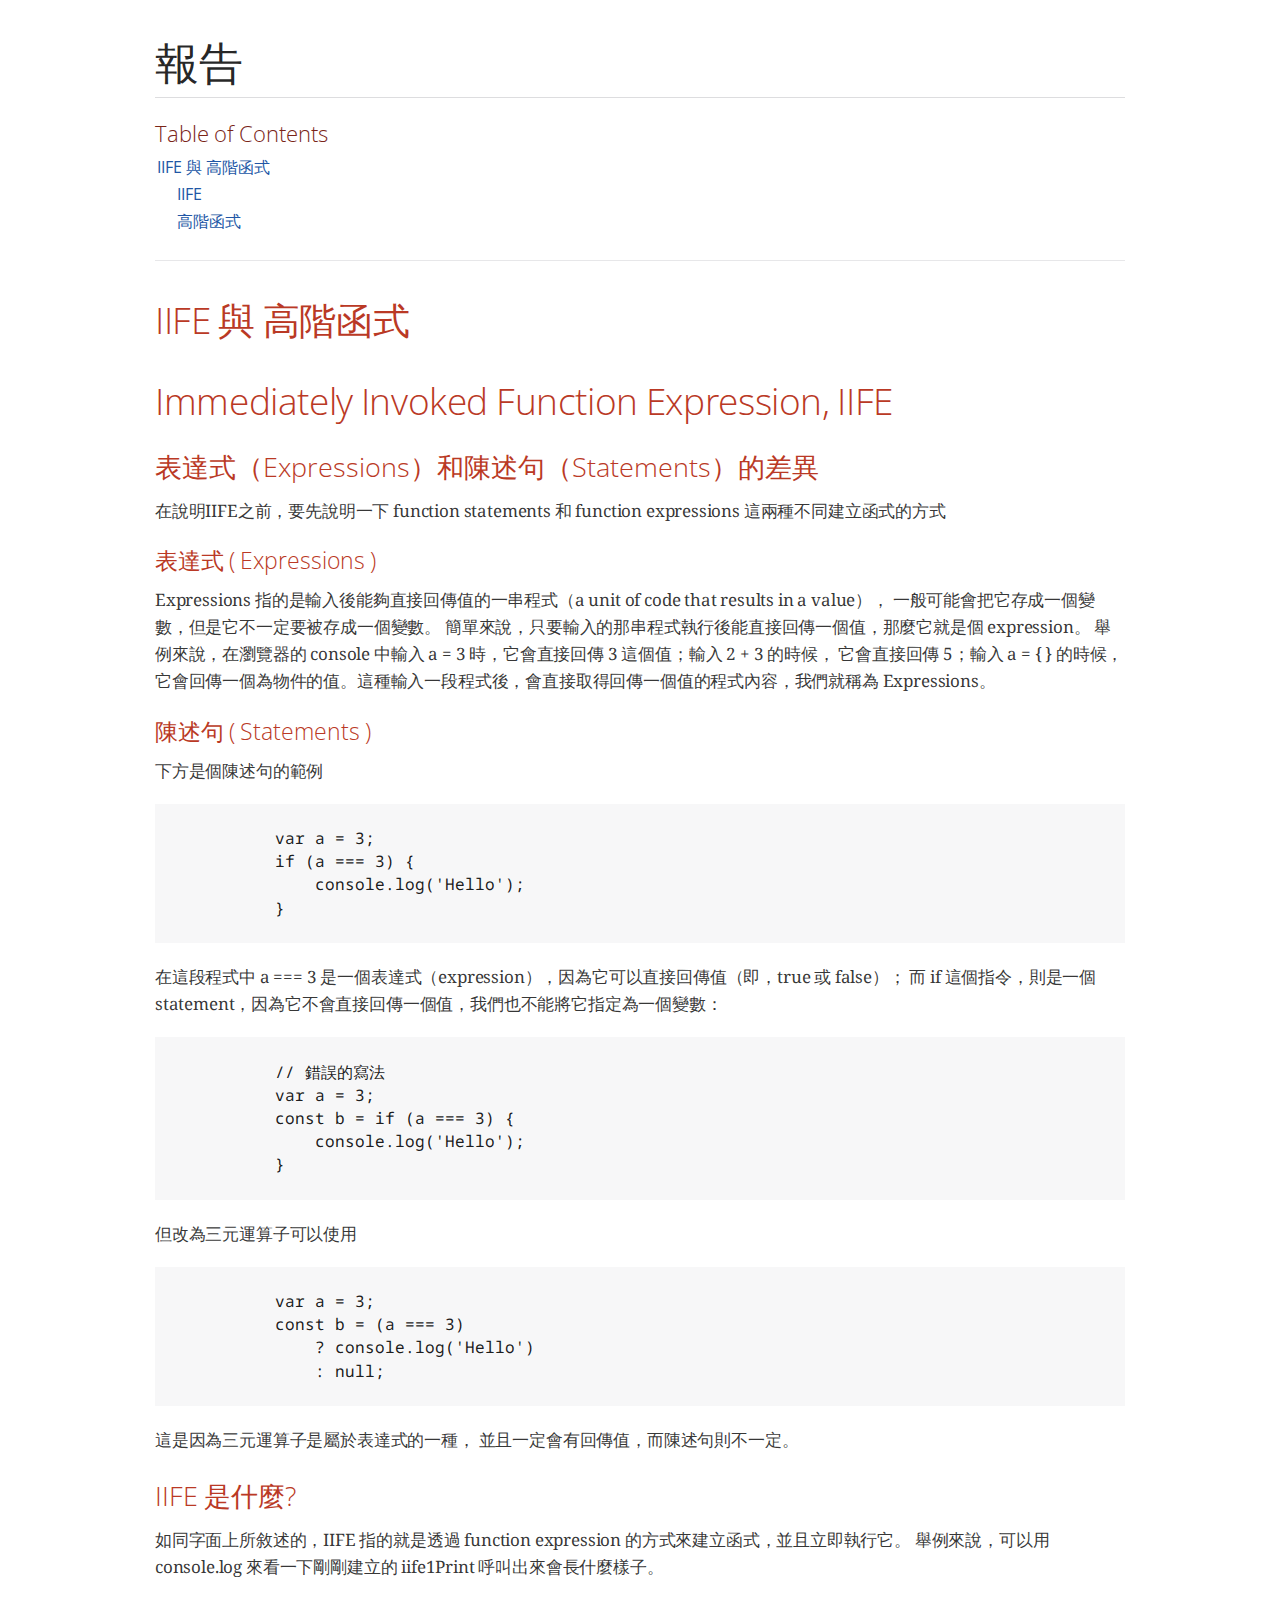
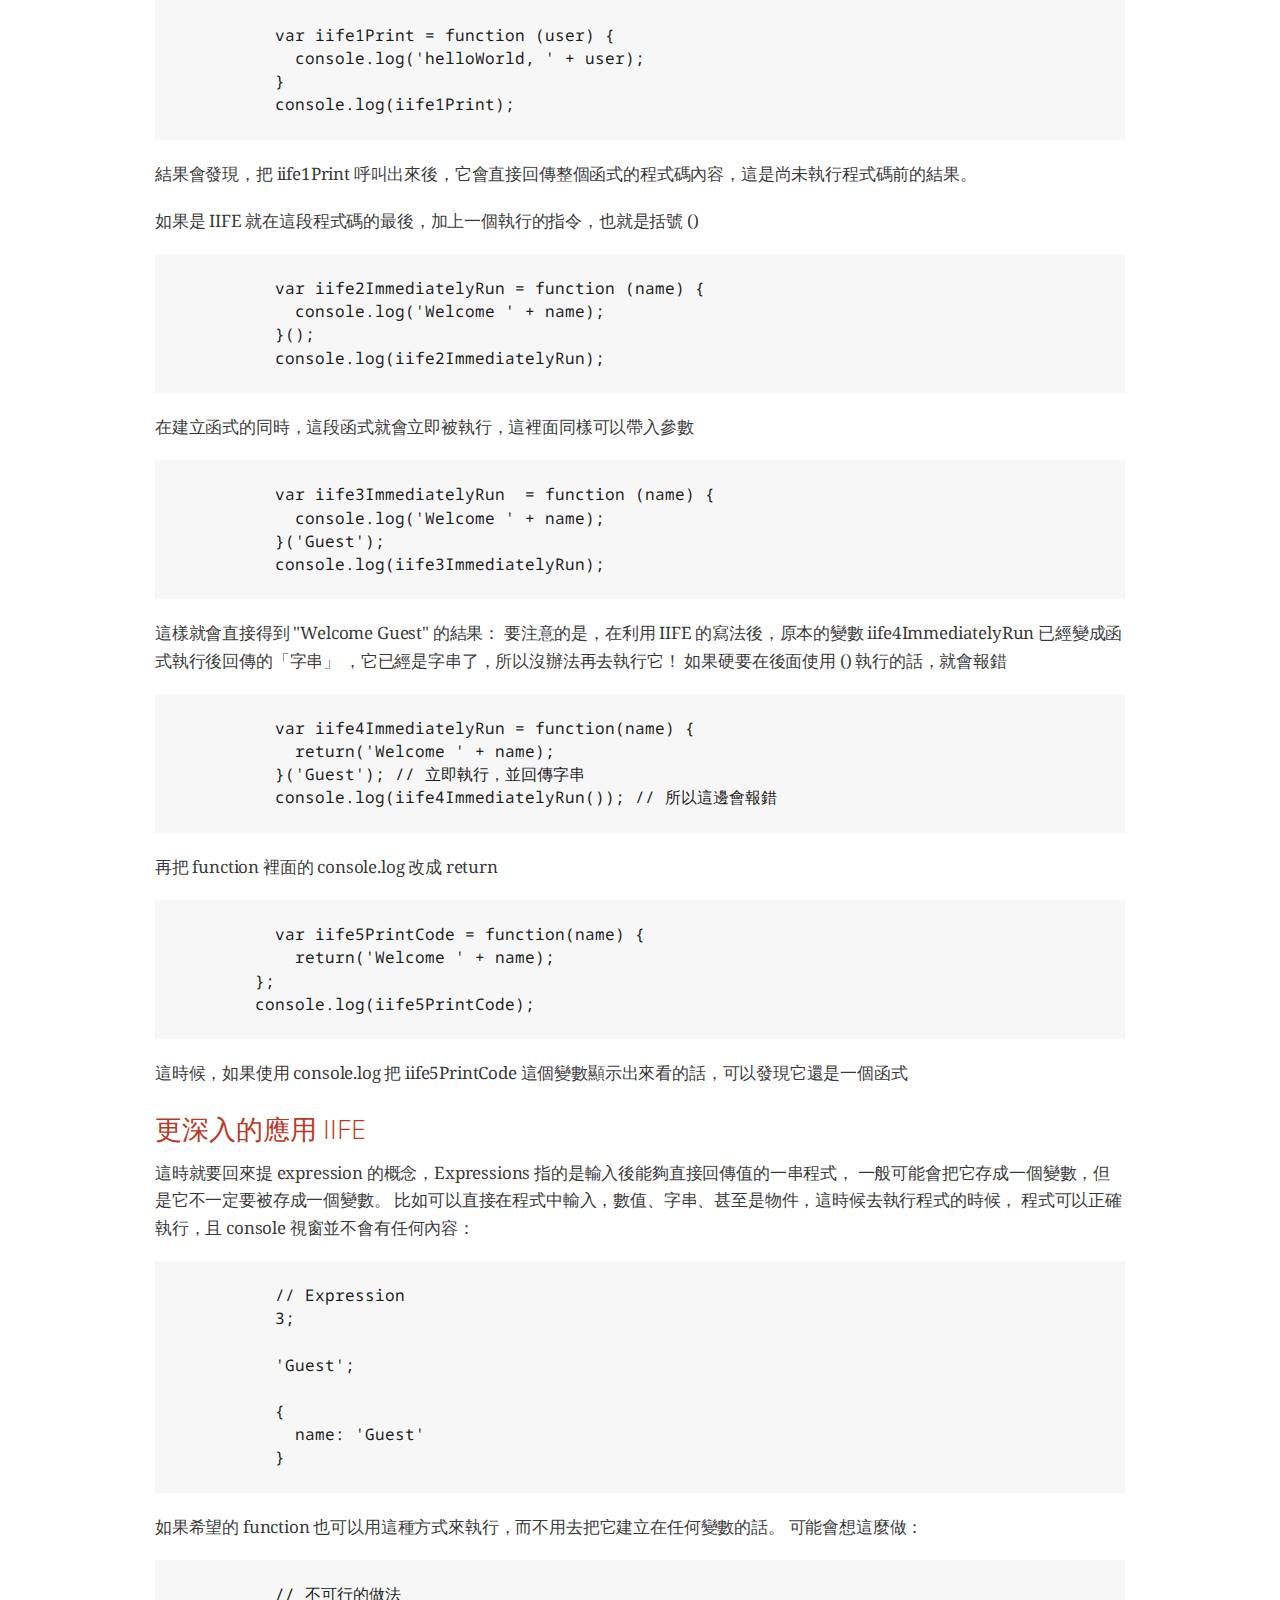
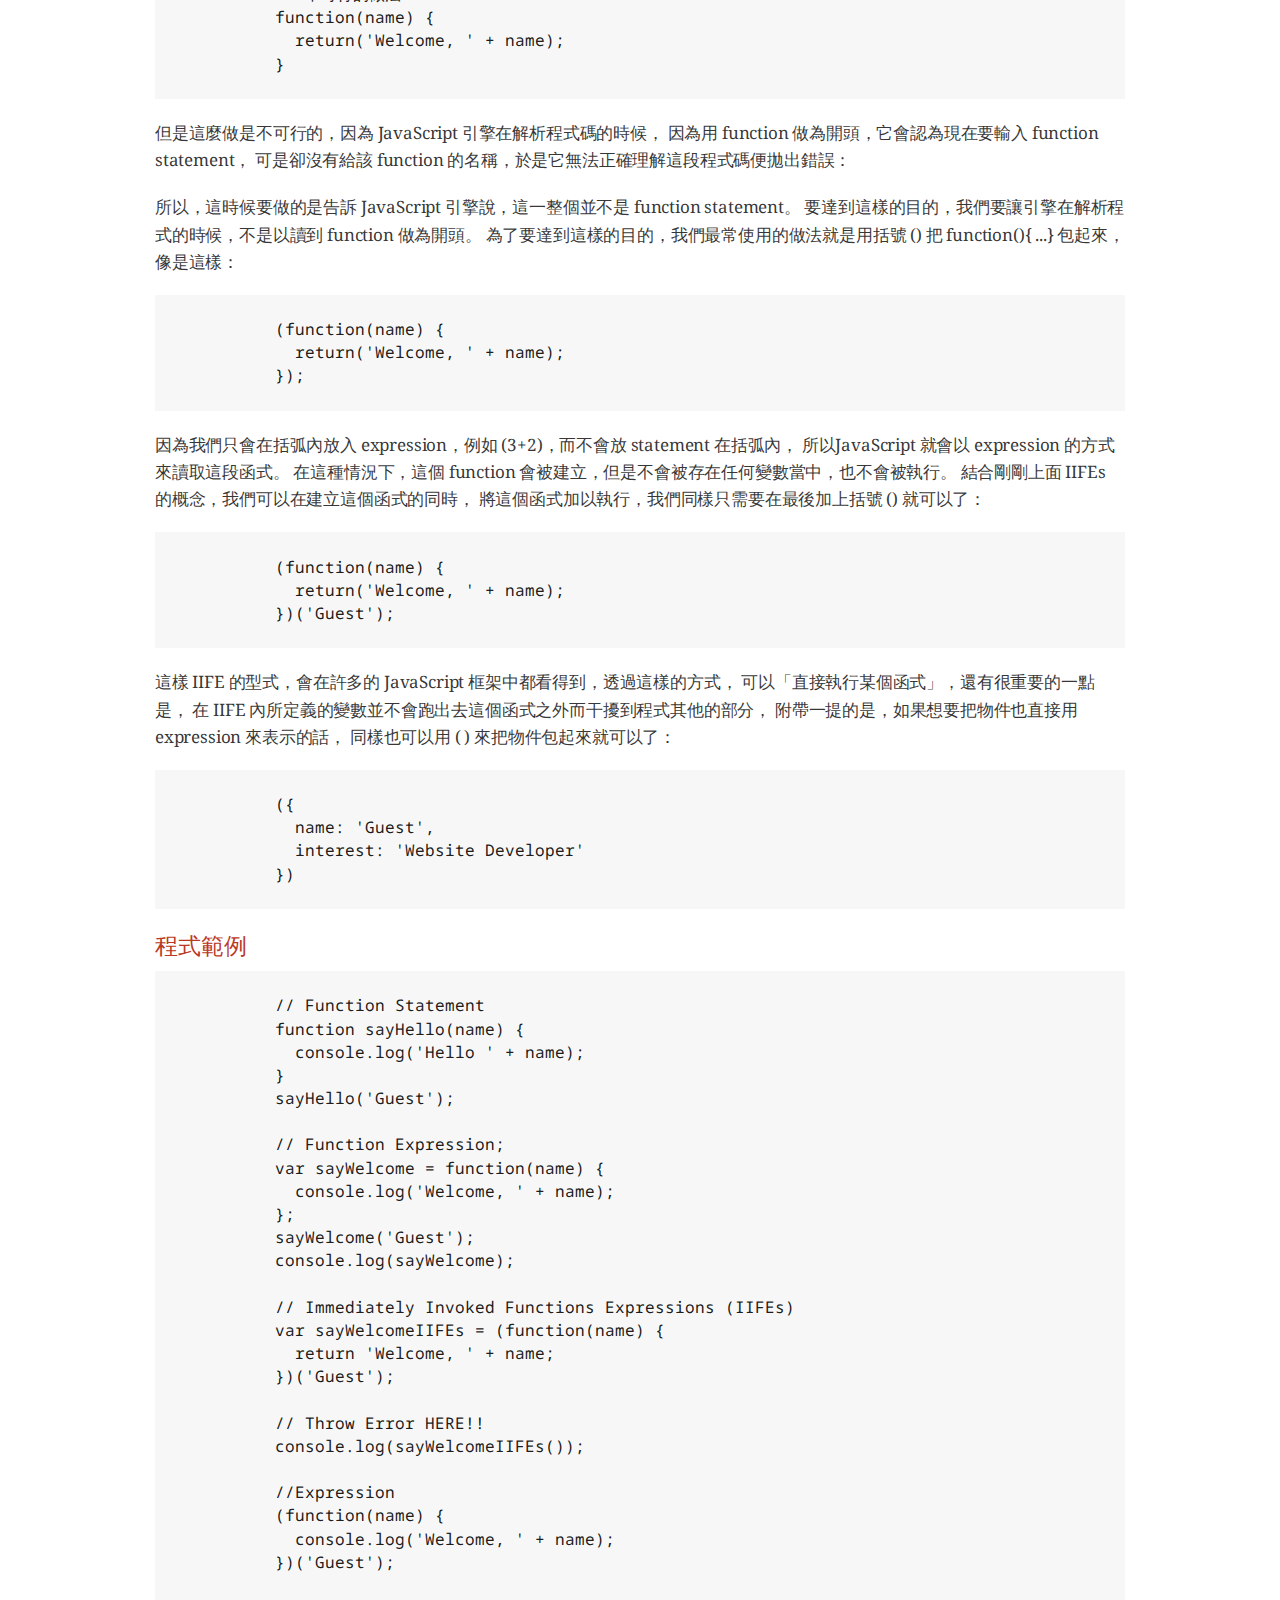
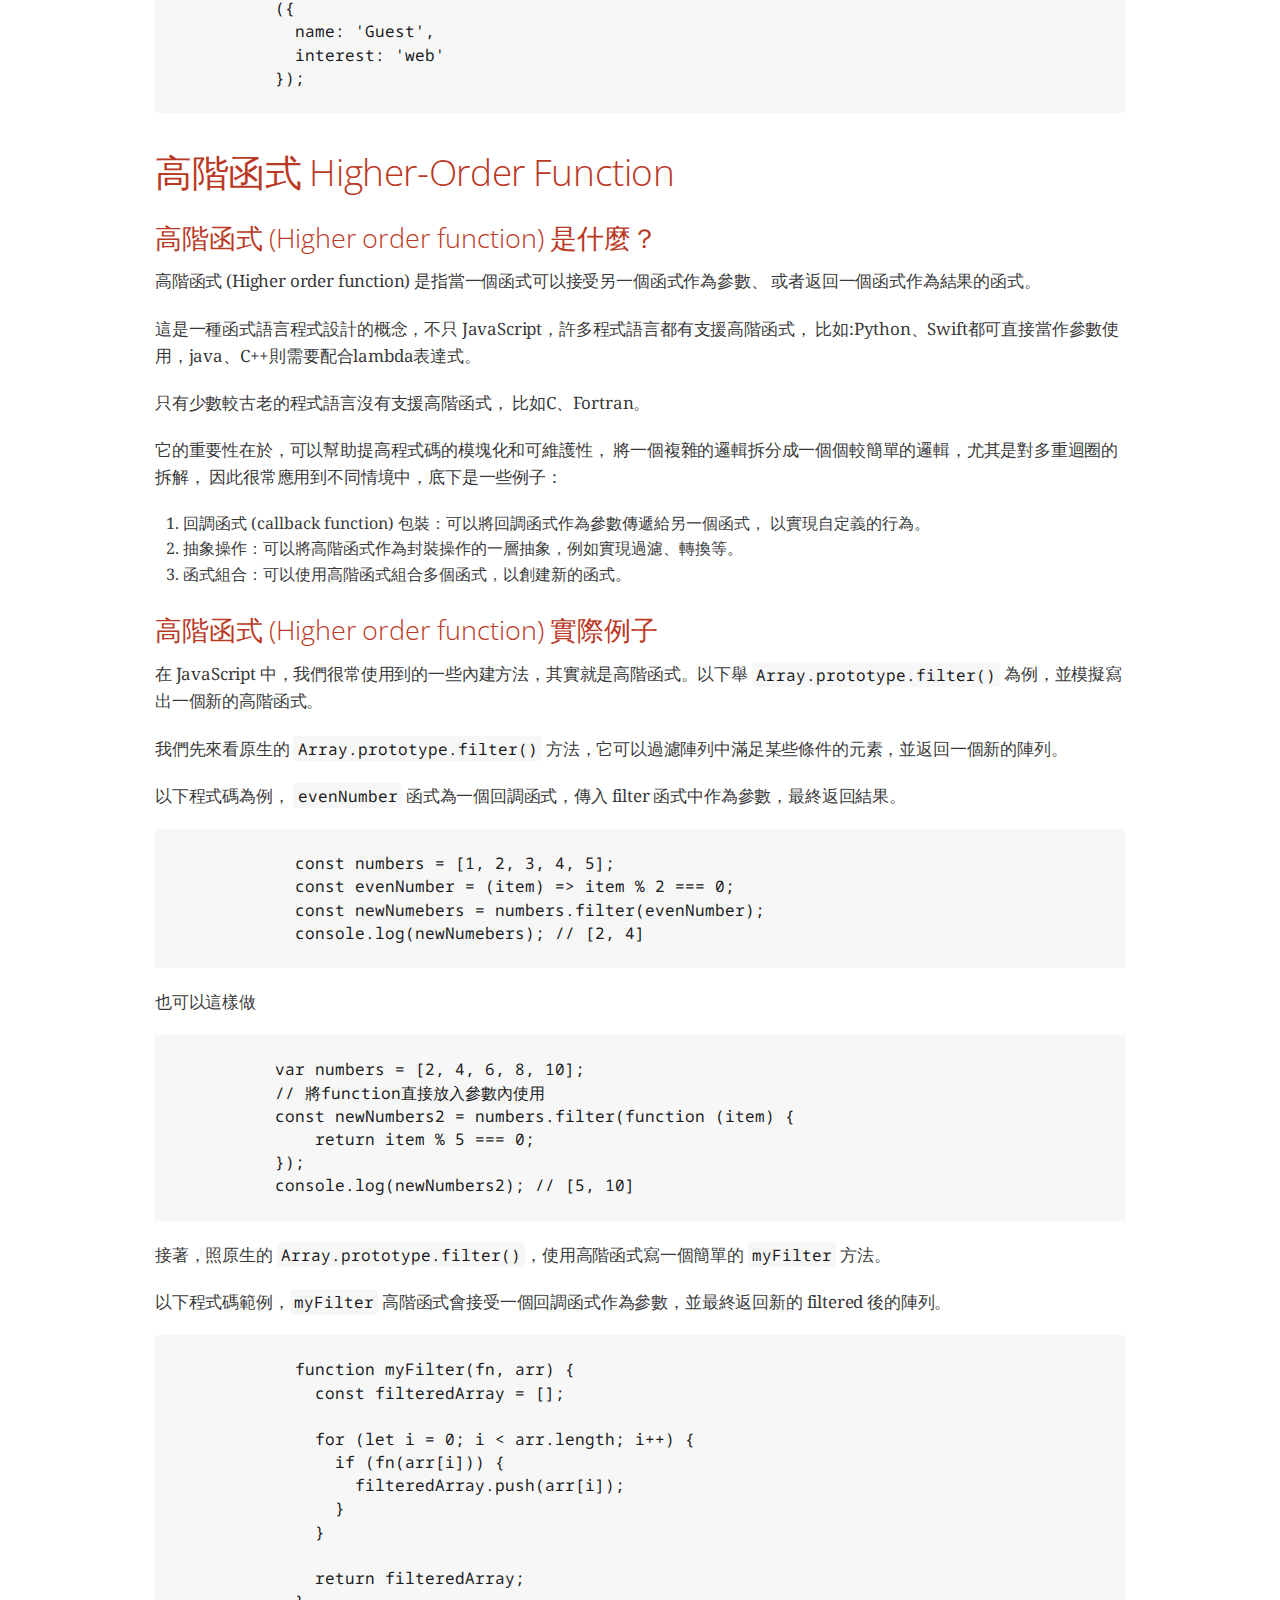
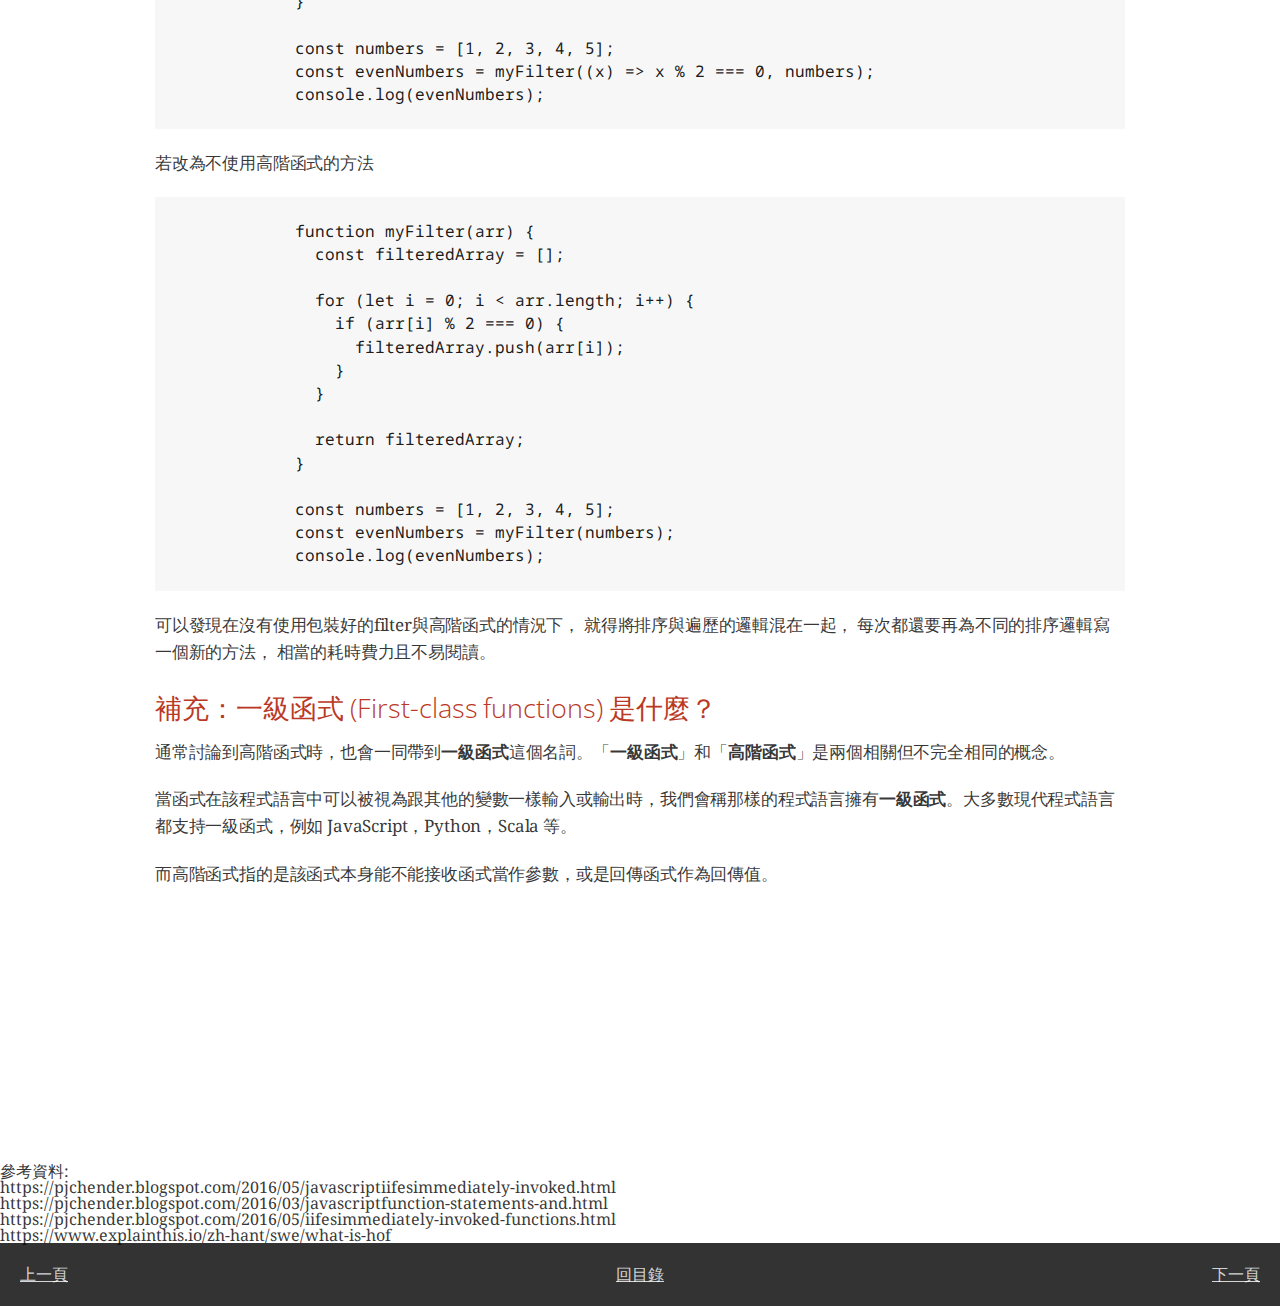
==== html/function.html @ 713bfecb "Merge pull request #10 from fenasot/main" ====
<!DOCTYPE html>
<head>
  <title>IIFE 與 高階函式</title>
  <link
    rel="stylesheet"
    href="https://fonts.googleapis.com/css?family=Open+Sans:300,300italic,400,400italic,600,600italic%7CNoto+Serif:400,400italic,700,700italic%7CDroid+Sans+Mono:400,700"
  />
  <script src="../js/13/run_pprettify.js"></script>
  <link rel="stylesheet" href="../css/style.css" />
  <link rel="stylesheet" href="../css/pretty.css" />
</head>
<body>
  <div id="header">
    <h1>報告</h1>
    <div id="toc" class="toc">
      <div id="toctitle">Table of Contents</div>
      <ul class="sectlevel1">
        <li>
          <a href="#_IIFE 與 高階函式">IIFE 與 高階函式</a>
          <ul class="sectlevel2">
            <li><a href="#_IIFE">IIFE</a></li>
            <li><a href="#_函式">高階函式</a></li>
          </ul>
        </li>
      </ul>
    </div>
    <h2 id="_IIFE 與 高階函式">IIFE 與 高階函式</h2>
    <div class="sectionbody">
      <div class="ulist">

      </div>
      <div class="_set1">
        <h2 id="_IIFE">Immediately Invoked Function Expression, IIFE</h2>
        <div class="ulist">
          <h3>表達式（Expressions）和陳述句（Statements）的差異</h3>
          <p>
            在說明IIFE之前，要先說明一下 function statements 和 function
            expressions 這兩種不同建立函式的方式
          </p>

          <h4>表達式 ( Expressions )</h4>

          <p>
            Expressions 指的是輸入後能夠直接回傳值的一串程式（a unit of code
            that results in a value），
            一般可能會把它存成一個變數，但是它不一定要被存成一個變數。
            簡單來說，只要輸入的那串程式執行後能直接回傳一個值，那麼它就是個
            expression。 舉例來說，在瀏覽器的 console 中輸入 a = 3
            時，它會直接回傳 3 這個值；輸入 2 + 3 的時候， 它會直接回傳 5；輸入
            a = { }
            的時候，它會回傳一個為物件的值。這種輸入一段程式後，會直接取得回傳一個值的程式內容，我們就稱為
            Expressions。
          </p>

          <h4>陳述句 ( Statements )</h4>

          <p>下方是個陳述句的範例</p>

          <pre class="prettyprint">

            var a = 3;
            if (a === 3) {
                console.log('Hello');
            }
          </pre>
          <p></p>

          <p>
            在這段程式中 a === 3
            是一個表達式（expression），因為它可以直接回傳值（即，true 或
            false）； 而 if 這個指令，則是一個
            statement，因為它不會直接回傳一個值，我們也不能將它指定為一個變數：
          </p>

          <pre class="prettyprint">

            // 錯誤的寫法
            var a = 3;
            const b = if (a === 3) {
                console.log('Hello');
            }
          </pre>
          <p></p>

          <p>但改為三元運算子可以使用</p>

          <pre class="prettyprint">

            var a = 3;
            const b = (a === 3) 
                ? console.log('Hello') 
                : null;
          </pre>
          <p></p>

          <p>
            這是因為三元運算子是屬於表達式的一種，
            並且一定會有回傳值，而陳述句則不一定。
          </p>

          <h3>IIFE 是什麼?</h3>
          <p>
            如同字面上所敘述的，IIFE 指的就是透過 function expression
            的方式來建立函式，並且立即執行它。 舉例來說，可以用 console.log
            來看一下剛剛建立的 iife1Print 呼叫出來會長什麼樣子。
          </p>

          <pre class="prettyprint">

            var iife1Print = function (user) {
              console.log('helloWorld, ' + user);
            }
            console.log(iife1Print);
          </pre>
          <p></p>

          <p>
            結果會發現，把 iife1Print
            呼叫出來後，它會直接回傳整個函式的程式碼內容，這是尚未執行程式碼前的結果。
          </p>

          <p>
            如果是 IIFE 就在這段程式碼的最後，加上一個執行的指令，也就是括號 ()
          </p>
          <p></p>

          <pre class="prettyprint">

            var iife2ImmediatelyRun = function (name) {
              console.log('Welcome ' + name);
            }();
            console.log(iife2ImmediatelyRun);
          </pre>
          <p></p>

          <p>
            在建立函式的同時，這段函式就會立即被執行，這裡面同樣可以帶入參數
          </p>

          <pre class="prettyprint">

            var iife3ImmediatelyRun  = function (name) {
              console.log('Welcome ' + name);
            }('Guest');
            console.log(iife3ImmediatelyRun);
          </pre>
          <p></p>

          <p>
            這樣就會直接得到 "Welcome Guest" 的結果： 要注意的是，在利用 IIFE
            的寫法後，原本的變數 iife4ImmediatelyRun
            已經變成函式執行後回傳的「字串」
            ，它已經是字串了，所以沒辦法再去執行它！ 如果硬要在後面使用
            () 執行的話，就會報錯
          </p>

          <pre class="prettyprint">

            var iife4ImmediatelyRun = function(name) {
              return('Welcome ' + name);
            }('Guest'); // 立即執行，並回傳字串
            console.log(iife4ImmediatelyRun()); // 所以這邊會報錯
          </pre>
          <p></p>

          <p>
            再把 function 裡面的 console.log 改成 return
          </p>
          <pre class="prettyprint">

            var iife5PrintCode = function(name) {
              return('Welcome ' + name);
          };
          console.log(iife5PrintCode);          
          </pre>
          <p></p>

          <p>
            這時候，如果使用 console.log 把 iife5PrintCode
            這個變數顯示出來看的話，可以發現它還是一個函式
          </p>




          <h3>更深入的應用 IIFE</h3>
          <p>
            這時就要回來提 expression 的概念，Expressions
            指的是輸入後能夠直接回傳值的一串程式，
            一般可能會把它存成一個變數，但是它不一定要被存成一個變數。
            比如可以直接在程式中輸入，數值、字串、甚至是物件，這時候去執行程式的時候，
            程式可以正確執行，且 console 視窗並不會有任何內容：
          </p>

          <pre class="prettyprint">

            // Expression
            3;

            'Guest';

            {
              name: 'Guest'
            }
          </pre>
          <p></p>

          <p>
            如果希望的 function
            也可以用這種方式來執行，而不用去把它建立在任何變數的話。
            可能會想這麼做：
          </p>

          <pre class="prettyprint">

            // 不可行的做法
            function(name) {
              return('Welcome, ' + name);
            }
          </pre>
          <p></p>

          <p>
            但是這麼做是不可行的，因為 JavaScript 引擎在解析程式碼的時候，
            因為用 function 做為開頭，它會認為現在要輸入 function statement，
            可是卻沒有給該 function
            的名稱，於是它無法正確理解這段程式碼便拋出錯誤：
          </p>

          <p>
            所以，這時候要做的是告訴 JavaScript 引擎說，這一整個並不是
            function statement。
            要達到這樣的目的，我們要讓引擎在解析程式的時候，不是以讀到 function
            做為開頭。 為了要達到這樣的目的，我們最常使用的做法就是用括號 () 把
            function(){ ...} 包起來，像是這樣：
          </p>

          <pre class="prettyprint">
            
            (function(name) {
              return('Welcome, ' + name);
            });
          </pre>
          <p></p>

          <p>
            因為我們只會在括弧內放入 expression，例如 (3+2)，而不會放 statement
            在括弧內， 所以JavaScript 就會以 expression 的方式來讀取這段函式。
            在這種情況下，這個 function
            會被建立，但是不會被存在任何變數當中，也不會被執行。 結合剛剛上面
            IIFEs 的概念，我們可以在建立這個函式的同時，
            將這個函式加以執行，我們同樣只需要在最後加上括號 () 就可以了：
          </p>

          <pre class="prettyprint">

            (function(name) {
              return('Welcome, ' + name);
            })('Guest');
          </pre>
          <p></p>

          <p>
            這樣 IIFE 的型式，會在許多的 JavaScript
            框架中都看得到，透過這樣的方式，
            可以「直接執行某個函式」，還有很重要的一點是， 在 IIFE
            內所定義的變數並不會跑出去這個函式之外而干擾到程式其他的部分，
            附帶一提的是，如果想要把物件也直接用 expression 來表示的話，
            同樣也可以用 ( ) 來把物件包起來就可以了：
          </p>

          <pre class="prettyprint">

            ({
              name: 'Guest',
              interest: 'Website Developer'
            })
          </pre>

          <h4>程式範例</h4>
          <pre class="prettyprint">

            // Function Statement
            function sayHello(name) {
              console.log('Hello ' + name);
            }
            sayHello('Guest');

            // Function Expression;
            var sayWelcome = function(name) {
              console.log('Welcome, ' + name);
            };
            sayWelcome('Guest');
            console.log(sayWelcome);

            // Immediately Invoked Functions Expressions (IIFEs)
            var sayWelcomeIIFEs = (function(name) {
              return 'Welcome, ' + name;
            })('Guest');

            // Throw Error HERE!!
            console.log(sayWelcomeIIFEs());

            //Expression
            (function(name) {
              console.log('Welcome, ' + name);
            })('Guest');

            ({
              name: 'Guest',
              interest: 'web'
            });
          </pre>
        </div>
      </div>
      <div class="_set2">
        <h2 id="_函式">高階函式 Higher-Order Function</h2>
        <div class="ulist">
          <h3>高階函式 (Higher order function) 是什麼？</h3>
          <p>
            高階函式 (Higher order function)
            是指當一個函式可以接受另一個函式作為參數、
            或者返回一個函式作為結果的函式。
          </p>
          <p>
            這是一種函式語言程式設計的概念，不只
            JavaScript，許多程式語言都有支援高階函式，
            比如:Python、Swift都可直接當作參數使用，java、C++則需要配合lambda表達式。
          </p>
          <p>只有少數較古老的程式語言沒有支援高階函式，
            比如C、Fortran。</p>
          <p>
            它的重要性在於，可以幫助提高程式碼的模塊化和可維護性，
            將一個複雜的邏輯拆分成一個個較簡單的邏輯，尤其是對多重迴圈的拆解，
            因此很常應用到不同情境中，底下是一些例子：
          </p>
          <ol>
            <li>
              回調函式 (callback function)
              包裝：可以將回調函式作為參數傳遞給另一個函式，
              以實現自定義的行為。
            </li>
            <li>
              抽象操作：可以將高階函式作為封裝操作的一層抽象，例如實現過濾、轉換等。
            </li>
            <li>函式組合：可以使用高階函式組合多個函式，以創建新的函式。</li>
          </ol>
          <h3>高階函式 (Higher order function) 實際例子</h3>
          <p>
            在 JavaScript
            中，我們很常使用到的一些內建方法，其實就是高階函式。以下舉
            <code>Array.prototype.filter()</code>
            為例，並模擬寫出一個新的高階函式。
          </p>

          <p>
            我們先來看原生的
            <code>Array.prototype.filter()</code>
            方法，它可以過濾陣列中滿足某些條件的元素，並返回一個新的陣列。
          </p>
          <p>
            以下程式碼為例， <code>evenNumber</code> 函式為一個回調函式，傳入
            filter 函式中作為參數，最終返回結果。
          </p>
          <pre class="prettyprint">

              const numbers = [1, 2, 3, 4, 5];
              const evenNumber = (item) => item % 2 === 0;
              const newNumebers = numbers.filter(evenNumber);
              console.log(newNumebers); // [2, 4]
          </pre>
          <p></p>

          <p>
            也可以這樣做
          </p>

          <pre class="prettyprint">

            var numbers = [2, 4, 6, 8, 10];
            // 將function直接放入參數內使用
            const newNumbers2 = numbers.filter(function (item) { 
                return item % 5 === 0;
            });
            console.log(newNumbers2); // [5, 10]
          </pre>
          <p></p>

          <div
            class="prose prose-slate max-w-none leading-8 text-slate-800 prose-headings:scroll-mt-28 prose-headings:font-display prose-headings:font-medium lg:prose-headings:scroll-mt-[8.5rem] prose-lead:text-slate-500 prose-a:font-semibold prose-a:no-underline prose-a:shadow-[inset_0_-2px_0_0_var(--tw-prose-background,#fff),inset_0_calc(-1*(var(--tw-prose-underline-size,4px)+2px))_0_0_var(--tw-prose-underline,theme(colors.orange.300))] hover:prose-a:[--tw-prose-underline-size:6px] prose-pre:rounded prose-pre:bg-slate-900 prose-pre:shadow-lg prose-code:mx-0.5 prose-code:rounded prose-code:bg-[#f5f5f5] prose-code:p-1.5 prose-code:text-[#ec4899] prose-code:before:content-[''] prose-code:after:content-[''] prose-strong:text-[#404040]"
          >
            <p>
              接著，照原生的
              <code>Array.prototype.filter()</code>，使用高階函式寫一個簡單的
              <code>myFilter</code> 方法。
            </p>
            <p>
              以下程式碼範例，<code>myFilter</code>
              高階函式會接受一個回調函式作為參數，並最終返回新的 filtered
              後的陣列。
            </p>
            <pre class="prettyprint">

              function myFilter(fn, arr) {
                const filteredArray = [];
              
                for (let i = 0; i &lt; arr.length; i++) {
                  if (fn(arr[i])) {
                    filteredArray.push(arr[i]);
                  }
                }
              
                return filteredArray;
              }
              
              const numbers = [1, 2, 3, 4, 5];
              const evenNumbers = myFilter((x) => x % 2 === 0, numbers);
              console.log(evenNumbers);
            </pre>
            <p></p>

            <p>
              若改為不使用高階函式的方法
            </p>
            <pre class="prettyprint">

              function myFilter(arr) {
                const filteredArray = [];
              
                for (let i = 0; i &lt; arr.length; i++) {
                  if (arr[i] % 2 === 0) {
                    filteredArray.push(arr[i]);
                  }
                }
              
                return filteredArray;
              }
              
              const numbers = [1, 2, 3, 4, 5];
              const evenNumbers = myFilter(numbers);
              console.log(evenNumbers);
            </pre>
            <p></p>

            <p>
              可以發現在沒有使用包裝好的filter與高階函式的情況下，
              就得將排序與遍歷的邏輯混在一起，
              每次都還要再為不同的排序邏輯寫一個新的方法，
              相當的耗時費力且不易閱讀。
            </p>

            <h3>補充：一級函式 (First-class functions) 是什麼？</h3>
            <p>
              通常討論到高階函式時，也會一同帶到<strong>一級函式</strong>這個名詞。「<strong>一級函式</strong>」和「<strong>高階函式</strong>」是兩個相關但不完全相同的概念。
            </p>
            <p>
              當函式在該程式語言中可以被視為跟其他的變數一樣輸入或輸出時，我們會稱那樣的程式語言擁有<strong>一級函式</strong>。大多數現代程式語言都支持一級函式，例如
              JavaScript，Python，Scala 等。
            </p>
            <p>
              而高階函式指的是該函式本身能不能接收函式當作參數，或是回傳函式作為回傳值。
            </p>
          </div>
        </div>
      </div>
    </div>
    <div class="sect1"></div>

    <div id="footerPage"></div>

  </div>

  <footer>
    <p>&nbsp;</p>
    <p>&nbsp;</p>
    <p>&nbsp;</p>
    <p>&nbsp;</p>
    <p>&nbsp;</p>
    <div>參考資料:</div>
    <div>
      https://pjchender.blogspot.com/2016/05/javascriptiifesimmediately-invoked.html
    </div>
    <div>
      https://pjchender.blogspot.com/2016/03/javascriptfunction-statements-and.html
    </div>
    <div>
      https://pjchender.blogspot.com/2016/05/iifesimmediately-invoked-functions.html
    </div>
    <div>https://www.explainthis.io/zh-hant/swe/what-is-hof</div>
  </footer>
  <div id="footer">
    <div id="footer-text" class="pageclick">
      <a href="./test.html" class="pageclick left">上一頁</a>
      <a href="./index.html" class="pageclick center">回目錄</a>
      <a href="./function2.html" class="pageclick right">下一頁</a>
    </div>
  </div>
</body>

<!DOCTYPE html/>
---- css/style.css ----
/*! Asciidoctor default stylesheet | MIT License | https://asciidoctor.org */
  /* Uncomment the following line when using as a custom stylesheet */
  /* @import "https://fonts.googleapis.com/css?family=Open+Sans:300,300italic,400,400italic,600,600italic%7CNoto+Serif:400,400italic,700,700italic%7CDroid+Sans+Mono:400,700"; */
  html{font-family:sans-serif;-webkit-text-size-adjust:100%}
  a{background:none}
  a:focus{outline:thin dotted}
  a:active,a:hover{outline:0}
  h1{font-size:2em;margin:.67em 0}
  b,strong{font-weight:bold}
  abbr{font-size:.9em}
  abbr[title]{cursor:help;border-bottom:1px dotted #dddddf;text-decoration:none}
  dfn{font-style:italic}
  hr{height:0}
  mark{background:#ff0;color:#000}
  code,kbd,pre,samp{font-family:monospace;font-size:1em}
  pre{white-space:pre-wrap}
  q{quotes:"\201C" "\201D" "\2018" "\2019"}
  small{font-size:80%}
  sub,sup{font-size:75%;line-height:0;position:relative;vertical-align:baseline}
  sup{top:-.5em}
  sub{bottom:-.25em}
  img{border:0}
  svg:not(:root){overflow:hidden}
  figure{margin:0}
  audio,video{display:inline-block}
  audio:not([controls]){display:none;height:0}
  fieldset{border:1px solid silver;margin:0 2px;padding:.35em .625em .75em}
  legend{border:0;padding:0}
  button,input,select,textarea{font-family:inherit;font-size:100%;margin:0}
  button,input{line-height:normal}
  button,select{text-transform:none}
  button,html input[type=button],input[type=reset],input[type=submit]{-webkit-appearance:button;cursor:pointer}
  button[disabled],html input[disabled]{cursor:default}
  input[type=checkbox],input[type=radio]{padding:0}
  button::-moz-focus-inner,input::-moz-focus-inner{border:0;padding:0}
  textarea{overflow:auto;vertical-align:top}
  table{border-collapse:collapse;border-spacing:0}
  *,::before,::after{box-sizing:border-box}
  html,body{font-size:100%}
  body{background:#fff;color:rgba(0,0,0,.8);padding:0;margin:0;font-family:"Noto Serif","DejaVu Serif",serif;line-height:1;position:relative;cursor:auto;-moz-tab-size:4;-o-tab-size:4;tab-size:4;word-wrap:anywhere;-moz-osx-font-smoothing:grayscale;-webkit-font-smoothing:antialiased}
  a:hover{cursor:pointer}
  img,object,embed{max-width:100%;height:auto}
  object,embed{height:100%}
  img{-ms-interpolation-mode:bicubic}
  .left{float:left!important}
  .right{float:right!important}
  .center{position:absolute;left:50%;transform:translateX(-50%);}
  .text-left{text-align:left!important}
  .text-right{text-align:right!important}
  .text-center{text-align:center!important}
  .text-justify{text-align:justify!important}
  .hide{display:none}
  img,object,svg{display:inline-block;vertical-align:middle}
  textarea{height:auto;min-height:50px}
  select{width:100%}
  .subheader,.admonitionblock td.content>.title,.audioblock>.title,.exampleblock>.title,.imageblock>.title,.listingblock>.title,.literalblock>.title,.stemblock>.title,.openblock>.title,.paragraph>.title,.quoteblock>.title,table.tableblock>.title,.verseblock>.title,.videoblock>.title,.dlist>.title,.olist>.title,.ulist>.title,.qlist>.title,.hdlist>.title{line-height:1.45;color:#7a2518;font-weight:400;margin-top:0;margin-bottom:.25em}
  div,dl,dt,dd,ul,ol,li,h1,h2,h3,#toctitle,.sidebarblock>.content>.title,h4,h5,h6,pre,form,p,blockquote,th,td{margin:0;padding:0}
  a{color:#2156a5;text-decoration:underline;line-height:inherit}
  a:hover,a:focus{color:#1d4b8f}
  a img{border:0}
  p{line-height:1.6;margin-bottom:1.25em;text-rendering:optimizeLegibility}
  p aside{font-size:.875em;line-height:1.35;font-style:italic}
  h1,h2,h3,#toctitle,.sidebarblock>.content>.title,h4,h5,h6{font-family:"Open Sans","DejaVu Sans",sans-serif;font-weight:300;font-style:normal;color:#ba3925;text-rendering:optimizeLegibility;margin-top:1em;margin-bottom:.5em;line-height:1.0125em}
  h1 small,h2 small,h3 small,#toctitle small,.sidebarblock>.content>.title small,h4 small,h5 small,h6 small{font-size:60%;color:#e99b8f;line-height:0}
  h1{font-size:2.125em}
  h2{font-size:1.6875em}
  h3,#toctitle,.sidebarblock>.content>.title{font-size:1.375em}
  h4,h5{font-size:1.125em}
  h6{font-size:1em}
  hr{border:solid #dddddf;border-width:1px 0 0;clear:both;margin:1.25em 0 1.1875em}
  em,i{font-style:italic;line-height:inherit}
  strong,b{font-weight:bold;line-height:inherit}
  small{font-size:60%;line-height:inherit}
  code{font-family:"Droid Sans Mono","DejaVu Sans Mono",monospace;font-weight:400;color:rgba(0,0,0,.9)}
  ul,ol,dl{line-height:1.6;margin-bottom:1.25em;list-style-position:outside;font-family:inherit}
  ul,ol{margin-left:1.5em}
  ul li ul,ul li ol{margin-left:1.25em;margin-bottom:0}
  ul.circle{list-style-type:circle}
  ul.disc{list-style-type:disc}
  ul.square{list-style-type:square}
  ul.circle ul:not([class]),ul.disc ul:not([class]),ul.square ul:not([class]){list-style:inherit}
  ol li ul,ol li ol{margin-left:1.25em;margin-bottom:0}
  dl dt{margin-bottom:.3125em;font-weight:bold}
  dl dd{margin-bottom:1.25em}
  blockquote{margin:0 0 1.25em;padding:.5625em 1.25em 0 1.1875em;border-left:1px solid #ddd}
  blockquote,blockquote p{line-height:1.6;color:rgba(0,0,0,.85)}
  @media screen and (min-width:768px){h1,h2,h3,#toctitle,.sidebarblock>.content>.title,h4,h5,h6{line-height:1.2}
  h1{font-size:2.75em}
  h2{font-size:2.3125em}
  h3,#toctitle,.sidebarblock>.content>.title{font-size:1.6875em}
  h4{font-size:1.4375em}}
  table{background:#fff;margin-bottom:1.25em;border:1px solid #dedede;word-wrap:normal}
  table thead,table tfoot{background:#f7f8f7}
  table thead tr th,table thead tr td,table tfoot tr th,table tfoot tr td{padding:.5em .625em .625em;font-size:inherit;color:rgba(0,0,0,.8);text-align:left}
  table tr th,table tr td{padding:.5625em .625em;font-size:inherit;color:rgba(0,0,0,.8)}
  table tr.even,table tr.alt{background:#f8f8f7}
  table thead tr th,table tfoot tr th,table tbody tr td,table tr td,table tfoot tr td{line-height:1.6}
  h1,h2,h3,#toctitle,.sidebarblock>.content>.title,h4,h5,h6{line-height:1.2;word-spacing:-.05em}
  h1 strong,h2 strong,h3 strong,#toctitle strong,.sidebarblock>.content>.title strong,h4 strong,h5 strong,h6 strong{font-weight:400}
  .center{margin-left:auto;margin-right:auto}
  .stretch{width:100%}
  .clearfix::before,.clearfix::after,.float-group::before,.float-group::after{content:" ";display:table}
  .clearfix::after,.float-group::after{clear:both}
  :not(pre).nobreak{word-wrap:normal}
  :not(pre).nowrap{white-space:nowrap}
  :not(pre).pre-wrap{white-space:pre-wrap}
  :not(pre):not([class^=L])>code{font-size:.9375em;font-style:normal!important;letter-spacing:0;padding:.1em .5ex;word-spacing:-.15em;background:#f7f7f8;border-radius:4px;line-height:1.45;text-rendering:optimizeSpeed}
  pre{color:rgba(0,0,0,.9);font-family:"Droid Sans Mono","DejaVu Sans Mono",monospace;line-height:1.45;text-rendering:optimizeSpeed}
  pre code,pre pre{color:inherit;font-size:inherit;line-height:inherit}
  pre>code{display:block}
  pre.nowrap,pre.nowrap pre{white-space:pre;word-wrap:normal}
  em em{font-style:normal}
  strong strong{font-weight:400}
  .keyseq{color:rgba(51,51,51,.8)}
  kbd{font-family:"Droid Sans Mono","DejaVu Sans Mono",monospace;display:inline-block;color:rgba(0,0,0,.8);font-size:.65em;line-height:1.45;background:#f7f7f7;border:1px solid #ccc;border-radius:3px;box-shadow:0 1px 0 rgba(0,0,0,.2),inset 0 0 0 .1em #fff;margin:0 .15em;padding:.2em .5em;vertical-align:middle;position:relative;top:-.1em;white-space:nowrap}
  .keyseq kbd:first-child{margin-left:0}
  .keyseq kbd:last-child{margin-right:0}
  .menuseq,.menuref{color:#000}
  .menuseq b:not(.caret),.menuref{font-weight:inherit}
  .menuseq{word-spacing:-.02em}
  .menuseq b.caret{font-size:1.25em;line-height:.8}
  .menuseq i.caret{font-weight:bold;text-align:center;width:.45em}
  b.button::before,b.button::after{position:relative;top:-1px;font-weight:400}
  b.button::before{content:"[";padding:0 3px 0 2px}
  b.button::after{content:"]";padding:0 2px 0 3px}
  p a>code:hover{color:rgba(0,0,0,.9)}
  #header,#content,#footnotes,#footer{width:100%;margin:0 auto;max-width:62.5em;*zoom:1;position:relative;padding-left:.9375em;padding-right:.9375em}
  #header::before,#header::after,#content::before,#content::after,#footnotes::before,#footnotes::after,#footer::before,#footer::after{content:" ";display:table}
  #header::after,#content::after,#footnotes::after,#footer::after{clear:both}
  #content{margin-top:1.25em}
  #content::before{content:none}
  #header>h1:first-child{color:rgba(0,0,0,.85);margin-top:2.25rem;margin-bottom:0}
  #header>h1:first-child+#toc{margin-top:8px;border-top:1px solid #dddddf}
  #header>h1:only-child{border-bottom:1px solid #dddddf;padding-bottom:8px}
  #header .details{border-bottom:1px solid #dddddf;line-height:1.45;padding-top:.25em;padding-bottom:.25em;padding-left:.25em;color:rgba(0,0,0,.6);display:flex;flex-flow:row wrap}
  #header .details span:first-child{margin-left:-.125em}
  #header .details span.email a{color:rgba(0,0,0,.85)}
  #header .details br{display:none}
  #header .details br+span::before{content:"\00a0\2013\00a0"}
  #header .details br+span.author::before{content:"\00a0\22c5\00a0";color:rgba(0,0,0,.85)}
  #header .details br+span#revremark::before{content:"\00a0|\00a0"}
  #header #revnumber{text-transform:capitalize}
  #header #revnumber::after{content:"\00a0"}
  #content>h1:first-child:not([class]){color:rgba(0,0,0,.85);border-bottom:1px solid #dddddf;padding-bottom:8px;margin-top:0;padding-top:1rem;margin-bottom:1.25rem}
  #toc{border-bottom:1px solid #e7e7e9;padding-bottom:.5em}
  #toc>ul{margin-left:.125em}
  #toc ul.sectlevel0>li>a{font-style:italic}
  #toc ul.sectlevel0 ul.sectlevel1{margin:.5em 0}
  #toc ul{font-family:"Open Sans","DejaVu Sans",sans-serif;list-style-type:none}
  #toc li{line-height:1.3334;margin-top:.3334em}
  #toc a{text-decoration:none}
  #toc a:active{text-decoration:underline}
  #toctitle{color:#7a2518;font-size:1.2em}
  @media screen and (min-width:768px){#toctitle{font-size:1.375em}
  body.toc2{padding-left:15em;padding-right:0}
  body.toc2 #header>h1:nth-last-child(2){border-bottom:1px solid #dddddf;padding-bottom:8px}
  #toc.toc2{margin-top:0!important;background:#f8f8f7;position:fixed;width:15em;left:0;top:0;border-right:1px solid #e7e7e9;border-top-width:0!important;border-bottom-width:0!important;z-index:1000;padding:1.25em 1em;height:100%;overflow:auto}
  #toc.toc2 #toctitle{margin-top:0;margin-bottom:.8rem;font-size:1.2em}
  #toc.toc2>ul{font-size:.9em;margin-bottom:0}
  #toc.toc2 ul ul{margin-left:0;padding-left:1em}
  #toc.toc2 ul.sectlevel0 ul.sectlevel1{padding-left:0;margin-top:.5em;margin-bottom:.5em}
  body.toc2.toc-right{padding-left:0;padding-right:15em}
  body.toc2.toc-right #toc.toc2{border-right-width:0;border-left:1px solid #e7e7e9;left:auto;right:0}}
  @media screen and (min-width:1280px){body.toc2{padding-left:20em;padding-right:0}
  #toc.toc2{width:20em}
  #toc.toc2 #toctitle{font-size:1.375em}
  #toc.toc2>ul{font-size:.95em}
  #toc.toc2 ul ul{padding-left:1.25em}
  body.toc2.toc-right{padding-left:0;padding-right:20em}}
  #content #toc{border:1px solid #e0e0dc;margin-bottom:1.25em;padding:1.25em;background:#f8f8f7;border-radius:4px}
  #content #toc>:first-child{margin-top:0}
  #content #toc>:last-child{margin-bottom:0}
  #footer{max-width:none;background:rgba(0,0,0,.8);padding:1.25em}
  #footer-text{color:hsla(0,0%,100%,.8);line-height:1.44}
  #content{margin-bottom:.625em}
  .sect1{padding-bottom:.625em}
  @media screen and (min-width:768px){#content{margin-bottom:1.25em}
  .sect1{padding-bottom:1.25em}}
  .sect1:last-child{padding-bottom:0}
  .sect1+.sect1{border-top:1px solid #e7e7e9}
  #content h1>a.anchor,h2>a.anchor,h3>a.anchor,#toctitle>a.anchor,.sidebarblock>.content>.title>a.anchor,h4>a.anchor,h5>a.anchor,h6>a.anchor{position:absolute;z-index:1001;width:1.5ex;margin-left:-1.5ex;display:block;text-decoration:none!important;visibility:hidden;text-align:center;font-weight:400}
  #content h1>a.anchor::before,h2>a.anchor::before,h3>a.anchor::before,#toctitle>a.anchor::before,.sidebarblock>.content>.title>a.anchor::before,h4>a.anchor::before,h5>a.anchor::before,h6>a.anchor::before{content:"\00A7";font-size:.85em;display:block;padding-top:.1em}
  #content h1:hover>a.anchor,#content h1>a.anchor:hover,h2:hover>a.anchor,h2>a.anchor:hover,h3:hover>a.anchor,#toctitle:hover>a.anchor,.sidebarblock>.content>.title:hover>a.anchor,h3>a.anchor:hover,#toctitle>a.anchor:hover,.sidebarblock>.content>.title>a.anchor:hover,h4:hover>a.anchor,h4>a.anchor:hover,h5:hover>a.anchor,h5>a.anchor:hover,h6:hover>a.anchor,h6>a.anchor:hover{visibility:visible}
  #content h1>a.link,h2>a.link,h3>a.link,#toctitle>a.link,.sidebarblock>.content>.title>a.link,h4>a.link,h5>a.link,h6>a.link{color:#ba3925;text-decoration:none}
  #content h1>a.link:hover,h2>a.link:hover,h3>a.link:hover,#toctitle>a.link:hover,.sidebarblock>.content>.title>a.link:hover,h4>a.link:hover,h5>a.link:hover,h6>a.link:hover{color:#a53221}
  details,.audioblock,.imageblock,.literalblock,.listingblock,.stemblock,.videoblock{margin-bottom:1.25em}
  details{margin-left:1.25rem}
  details>summary{cursor:pointer;display:block;position:relative;line-height:1.6;margin-bottom:.625rem;outline:none;-webkit-tap-highlight-color:transparent}
  details>summary::-webkit-details-marker{display:none}
  details>summary::before{content:"";border:solid transparent;border-left:solid;border-width:.3em 0 .3em .5em;position:absolute;top:.5em;left:-1.25rem;transform:translateX(15%)}
  details[open]>summary::before{border:solid transparent;border-top:solid;border-width:.5em .3em 0;transform:translateY(15%)}
  details>summary::after{content:"";width:1.25rem;height:1em;position:absolute;top:.3em;left:-1.25rem}
  .admonitionblock td.content>.title,.audioblock>.title,.exampleblock>.title,.imageblock>.title,.listingblock>.title,.literalblock>.title,.stemblock>.title,.openblock>.title,.paragraph>.title,.quoteblock>.title,table.tableblock>.title,.verseblock>.title,.videoblock>.title,.dlist>.title,.olist>.title,.ulist>.title,.qlist>.title,.hdlist>.title{text-rendering:optimizeLegibility;text-align:left;font-family:"Noto Serif","DejaVu Serif",serif;font-size:1rem;font-style:italic}
  table.tableblock.fit-content>caption.title{white-space:nowrap;width:0}
  .paragraph.lead>p,#preamble>.sectionbody>[class=paragraph]:first-of-type p{font-size:1.21875em;line-height:1.6;color:rgba(0,0,0,.85)}
  .admonitionblock>table{border-collapse:separate;border:0;background:none;width:100%}
  .admonitionblock>table td.icon{text-align:center;width:80px}
  .admonitionblock>table td.icon img{max-width:none}
  .admonitionblock>table td.icon .title{font-weight:bold;font-family:"Open Sans","DejaVu Sans",sans-serif;text-transform:uppercase}
  .admonitionblock>table td.content{padding-left:1.125em;padding-right:1.25em;border-left:1px solid #dddddf;color:rgba(0,0,0,.6);word-wrap:anywhere}
  .admonitionblock>table td.content>:last-child>:last-child{margin-bottom:0}
  .exampleblock>.content{border:1px solid #e6e6e6;margin-bottom:1.25em;padding:1.25em;background:#fff;border-radius:4px}
  .sidebarblock{border:1px solid #dbdbd6;margin-bottom:1.25em;padding:1.25em;background:#f3f3f2;border-radius:4px}
  .sidebarblock>.content>.title{color:#7a2518;margin-top:0;text-align:center}
  .exampleblock>.content>:first-child,.sidebarblock>.content>:first-child{margin-top:0}
  .exampleblock>.content>:last-child,.exampleblock>.content>:last-child>:last-child,.exampleblock>.content .olist>ol>li:last-child>:last-child,.exampleblock>.content .ulist>ul>li:last-child>:last-child,.exampleblock>.content .qlist>ol>li:last-child>:last-child,.sidebarblock>.content>:last-child,.sidebarblock>.content>:last-child>:last-child,.sidebarblock>.content .olist>ol>li:last-child>:last-child,.sidebarblock>.content .ulist>ul>li:last-child>:last-child,.sidebarblock>.content .qlist>ol>li:last-child>:last-child{margin-bottom:0}
  .literalblock pre,.listingblock>.content>pre{border-radius:4px;overflow-x:auto;padding:1em;font-size:.8125em}
  @media screen and (min-width:768px){.literalblock pre,.listingblock>.content>pre{font-size:.90625em}}
  @media screen and (min-width:1280px){.literalblock pre,.listingblock>.content>pre{font-size:1em}}
  .literalblock pre,.listingblock>.content>pre:not(.highlight),.listingblock>.content>pre[class=highlight],.listingblock>.content>pre[class^="highlight "]{background:#f7f7f8}
  .literalblock.output pre{color:#f7f7f8;background:rgba(0,0,0,.9)}
  .listingblock>.content{position:relative}
  .listingblock code[data-lang]::before{display:none;content:attr(data-lang);position:absolute;font-size:.75em;top:.425rem;right:.5rem;line-height:1;text-transform:uppercase;color:inherit;opacity:.5}
  .listingblock:hover code[data-lang]::before{display:block}
  .listingblock.terminal pre .command::before{content:attr(data-prompt);padding-right:.5em;color:inherit;opacity:.5}
  .listingblock.terminal pre .command:not([data-prompt])::before{content:"$"}
  .listingblock pre.highlightjs{padding:0}
  .listingblock pre.highlightjs>code{padding:1em;border-radius:4px}
  .listingblock pre.prettyprint{border-width:0}
  .prettyprint{background:#f7f7f8}
  pre.prettyprint .linenums{line-height:1.45;margin-left:2em}
  pre.prettyprint li{background:none;list-style-type:inherit;padding-left:0}
  pre.prettyprint li code[data-lang]::before{opacity:1}
  pre.prettyprint li:not(:first-child) code[data-lang]::before{display:none}
  table.linenotable{border-collapse:separate;border:0;margin-bottom:0;background:none}
  table.linenotable td[class]{color:inherit;vertical-align:top;padding:0;line-height:inherit;white-space:normal}
  table.linenotable td.code{padding-left:.75em}
  table.linenotable td.linenos,pre.pygments .linenos{border-right:1px solid;opacity:.35;padding-right:.5em;-webkit-user-select:none;-moz-user-select:none;-ms-user-select:none;user-select:none}
  pre.pygments span.linenos{display:inline-block;margin-right:.75em}
  .quoteblock{margin:0 1em 1.25em 1.5em;display:table}
  .quoteblock:not(.excerpt)>.title{margin-left:-1.5em;margin-bottom:.75em}
  .quoteblock blockquote,.quoteblock p{color:rgba(0,0,0,.85);font-size:1.15rem;line-height:1.75;word-spacing:.1em;letter-spacing:0;font-style:italic;text-align:justify}
  .quoteblock blockquote{margin:0;padding:0;border:0}
  .quoteblock blockquote::before{content:"\201c";float:left;font-size:2.75em;font-weight:bold;line-height:.6em;margin-left:-.6em;color:#7a2518;text-shadow:0 1px 2px rgba(0,0,0,.1)}
  .quoteblock blockquote>.paragraph:last-child p{margin-bottom:0}
  .quoteblock .attribution{margin-top:.75em;margin-right:.5ex;text-align:right}
  .verseblock{margin:0 1em 1.25em}
  .verseblock pre{font-family:"Open Sans","DejaVu Sans",sans-serif;font-size:1.15rem;color:rgba(0,0,0,.85);font-weight:300;text-rendering:optimizeLegibility}
  .verseblock pre strong{font-weight:400}
  .verseblock .attribution{margin-top:1.25rem;margin-left:.5ex}
  .quoteblock .attribution,.verseblock .attribution{font-size:.9375em;line-height:1.45;font-style:italic}
  .quoteblock .attribution br,.verseblock .attribution br{display:none}
  .quoteblock .attribution cite,.verseblock .attribution cite{display:block;letter-spacing:-.025em;color:rgba(0,0,0,.6)}
  .quoteblock.abstract blockquote::before,.quoteblock.excerpt blockquote::before,.quoteblock .quoteblock blockquote::before{display:none}
  .quoteblock.abstract blockquote,.quoteblock.abstract p,.quoteblock.excerpt blockquote,.quoteblock.excerpt p,.quoteblock .quoteblock blockquote,.quoteblock .quoteblock p{line-height:1.6;word-spacing:0}
  .quoteblock.abstract{margin:0 1em 1.25em;display:block}
  .quoteblock.abstract>.title{margin:0 0 .375em;font-size:1.15em;text-align:center}
  .quoteblock.excerpt>blockquote,.quoteblock .quoteblock{padding:0 0 .25em 1em;border-left:.25em solid #dddddf}
  .quoteblock.excerpt,.quoteblock .quoteblock{margin-left:0}
  .quoteblock.excerpt blockquote,.quoteblock.excerpt p,.quoteblock .quoteblock blockquote,.quoteblock .quoteblock p{color:inherit;font-size:1.0625rem}
  .quoteblock.excerpt .attribution,.quoteblock .quoteblock .attribution{color:inherit;font-size:.85rem;text-align:left;margin-right:0}
  p.tableblock:last-child{margin-bottom:0}
  td.tableblock>.content{margin-bottom:1.25em;word-wrap:anywhere}
  td.tableblock>.content>:last-child{margin-bottom:-1.25em}
  table.tableblock,th.tableblock,td.tableblock{border:0 solid #dedede}
  table.grid-all>*>tr>*{border-width:1px}
  table.grid-cols>*>tr>*{border-width:0 1px}
  table.grid-rows>*>tr>*{border-width:1px 0}
  table.frame-all{border-width:1px}
  table.frame-ends{border-width:1px 0}
  table.frame-sides{border-width:0 1px}
  table.frame-none>colgroup+*>:first-child>*,table.frame-sides>colgroup+*>:first-child>*{border-top-width:0}
  table.frame-none>:last-child>:last-child>*,table.frame-sides>:last-child>:last-child>*{border-bottom-width:0}
  table.frame-none>*>tr>:first-child,table.frame-ends>*>tr>:first-child{border-left-width:0}
  table.frame-none>*>tr>:last-child,table.frame-ends>*>tr>:last-child{border-right-width:0}
  table.stripes-all>*>tr,table.stripes-odd>*>tr:nth-of-type(odd),table.stripes-even>*>tr:nth-of-type(even),table.stripes-hover>*>tr:hover{background:#f8f8f7}
  th.halign-left,td.halign-left{text-align:left}
  th.halign-right,td.halign-right{text-align:right}
  th.halign-center,td.halign-center{text-align:center}
  th.valign-top,td.valign-top{vertical-align:top}
  th.valign-bottom,td.valign-bottom{vertical-align:bottom}
  th.valign-middle,td.valign-middle{vertical-align:middle}
  table thead th,table tfoot th{font-weight:bold}
  tbody tr th{background:#f7f8f7}
  tbody tr th,tbody tr th p,tfoot tr th,tfoot tr th p{color:rgba(0,0,0,.8);font-weight:bold}
  p.tableblock>code:only-child{background:none;padding:0}
  p.tableblock{font-size:1em}
  ol{margin-left:1.75em}
  ul li ol{margin-left:1.5em}
  dl dd{margin-left:1.125em}
  dl dd:last-child,dl dd:last-child>:last-child{margin-bottom:0}
  li p,ul dd,ol dd,.olist .olist,.ulist .ulist,.ulist .olist,.olist .ulist{margin-bottom:.625em}
  ul.checklist,ul.none,ol.none,ul.no-bullet,ol.no-bullet,ol.unnumbered,ul.unstyled,ol.unstyled{list-style-type:none}
  ul.no-bullet,ol.no-bullet,ol.unnumbered{margin-left:.625em}
  ul.unstyled,ol.unstyled{margin-left:0}
  li>p:empty:only-child::before{content:"";display:inline-block}
  ul.checklist>li>p:first-child{margin-left:-1em}
  ul.checklist>li>p:first-child>.fa-square-o:first-child,ul.checklist>li>p:first-child>.fa-check-square-o:first-child{width:1.25em;font-size:.8em;position:relative;bottom:.125em}
  ul.checklist>li>p:first-child>input[type=checkbox]:first-child{margin-right:.25em}
  ul.inline{display:flex;flex-flow:row wrap;list-style:none;margin:0 0 .625em -1.25em}
  ul.inline>li{margin-left:1.25em}
  .unstyled dl dt{font-weight:400;font-style:normal}
  ol.arabic{list-style-type:decimal}
  ol.decimal{list-style-type:decimal-leading-zero}
  ol.loweralpha{list-style-type:lower-alpha}
  ol.upperalpha{list-style-type:upper-alpha}
  ol.lowerroman{list-style-type:lower-roman}
  ol.upperroman{list-style-type:upper-roman}
  ol.lowergreek{list-style-type:lower-greek}
  .hdlist>table,.colist>table{border:0;background:none}
  .hdlist>table>tbody>tr,.colist>table>tbody>tr{background:none}
  td.hdlist1,td.hdlist2{vertical-align:top;padding:0 .625em}
  td.hdlist1{font-weight:bold;padding-bottom:1.25em}
  td.hdlist2{word-wrap:anywhere}
  .literalblock+.colist,.listingblock+.colist{margin-top:-.5em}
  .colist td:not([class]):first-child{padding:.4em .75em 0;line-height:1;vertical-align:top}
  .colist td:not([class]):first-child img{max-width:none}
  .colist td:not([class]):last-child{padding:.25em 0}
  .thumb,.th{line-height:0;display:inline-block;border:4px solid #fff;box-shadow:0 0 0 1px #ddd}
  .imageblock.left{margin:.25em .625em 1.25em 0}
  .imageblock.right{margin:.25em 0 1.25em .625em}
  .imageblock>.title{margin-bottom:0}
  .imageblock.thumb,.imageblock.th{border-width:6px}
  .imageblock.thumb>.title,.imageblock.th>.title{padding:0 .125em}
  .image.left,.image.right{margin-top:.25em;margin-bottom:.25em;display:inline-block;line-height:0}
  .image.left{margin-right:.625em}
  .image.right{margin-left:.625em}
  a.image{text-decoration:none;display:inline-block}
  a.image object{pointer-events:none}
  sup.footnote,sup.footnoteref{font-size:.875em;position:static;vertical-align:super}
  sup.footnote a,sup.footnoteref a{text-decoration:none}
  sup.footnote a:active,sup.footnoteref a:active,#footnotes .footnote a:first-of-type:active{text-decoration:underline}
  #footnotes{padding-top:.75em;padding-bottom:.75em;margin-bottom:.625em}
  #footnotes hr{width:20%;min-width:6.25em;margin:-.25em 0 .75em;border-width:1px 0 0}
  #footnotes .footnote{padding:0 .375em 0 .225em;line-height:1.3334;font-size:.875em;margin-left:1.2em;margin-bottom:.2em}
  #footnotes .footnote a:first-of-type{font-weight:bold;text-decoration:none;margin-left:-1.05em}
  #footnotes .footnote:last-of-type{margin-bottom:0}
  #content #footnotes{margin-top:-.625em;margin-bottom:0;padding:.75em 0}
  div.unbreakable{page-break-inside:avoid}
  .big{font-size:larger}
  .small{font-size:smaller}
  .underline{text-decoration:underline}
  .overline{text-decoration:overline}
  .line-through{text-decoration:line-through}
  .aqua{color:#00bfbf}
  .aqua-background{background:#00fafa}
  .black{color:#000}
  .black-background{background:#000}
  .blue{color:#0000bf}
  .blue-background{background:#0000fa}
  .fuchsia{color:#bf00bf}
  .fuchsia-background{background:#fa00fa}
  .gray{color:#606060}
  .gray-background{background:#7d7d7d}
  .green{color:#006000}
  .green-background{background:#007d00}
  .lime{color:#00bf00}
  .lime-background{background:#00fa00}
  .maroon{color:#600000}
  .maroon-background{background:#7d0000}
  .navy{color:#000060}
  .navy-background{background:#00007d}
  .olive{color:#606000}
  .olive-background{background:#7d7d00}
  .purple{color:#600060}
  .purple-background{background:#7d007d}
  .red{color:#bf0000}
  .red-background{background:#fa0000}
  .silver{color:#909090}
  .silver-background{background:#bcbcbc}
  .teal{color:#006060}
  .teal-background{background:#007d7d}
  .white{color:#bfbfbf}
  .white-background{background:#fafafa}
  .yellow{color:#bfbf00}
  .yellow-background{background:#fafa00}
  span.icon>.fa{cursor:default}
  a span.icon>.fa{cursor:inherit}
  .admonitionblock td.icon [class^="fa icon-"]{font-size:2.5em;text-shadow:1px 1px 2px rgba(0,0,0,.5);cursor:default}
  .admonitionblock td.icon .icon-note::before{content:"\f05a";color:#19407c}
  .admonitionblock td.icon .icon-tip::before{content:"\f0eb";text-shadow:1px 1px 2px rgba(155,155,0,.8);color:#111}
  .admonitionblock td.icon .icon-warning::before{content:"\f071";color:#bf6900}
  .admonitionblock td.icon .icon-caution::before{content:"\f06d";color:#bf3400}
  .admonitionblock td.icon .icon-important::before{content:"\f06a";color:#bf0000}
  .conum[data-value]{display:inline-block;color:#fff!important;background:rgba(0,0,0,.8);border-radius:50%;text-align:center;font-size:.75em;width:1.67em;height:1.67em;line-height:1.67em;font-family:"Open Sans","DejaVu Sans",sans-serif;font-style:normal;font-weight:bold}
  .conum[data-value] *{color:#fff!important}
  .conum[data-value]+b{display:none}
  .conum[data-value]::after{content:attr(data-value)}
  pre .conum[data-value]{position:relative;top:-.125em}
  b.conum *{color:inherit!important}
  .conum:not([data-value]):empty{display:none}
  dt,th.tableblock,td.content,div.footnote{text-rendering:optimizeLegibility}
  h1,h2,p,td.content,span.alt,summary{letter-spacing:-.01em}
  p strong,td.content strong,div.footnote strong{letter-spacing:-.005em}
  p,blockquote,dt,td.content,td.hdlist1,span.alt,summary{font-size:1.0625rem}
  p{margin-bottom:1.25rem}
  .sidebarblock p,.sidebarblock dt,.sidebarblock td.content,p.tableblock{font-size:1em}
  .exampleblock>.content{background:#fffef7;border-color:#e0e0dc;box-shadow:0 1px 4px #e0e0dc}
  .print-only{display:none!important}
  @page{margin:1.25cm .75cm}
  @media print{*{box-shadow:none!important;text-shadow:none!important}
  html{font-size:80%}
  a{color:inherit!important;text-decoration:underline!important}
  a.bare,a[href^="#"],a[href^="mailto:"]{text-decoration:none!important}
  a[href^="http:"]:not(.bare)::after,a[href^="https:"]:not(.bare)::after{content:"(" attr(href) ")";display:inline-block;font-size:.875em;padding-left:.25em}
  abbr[title]{border-bottom:1px dotted}
  abbr[title]::after{content:" (" attr(title) ")"}
  pre,blockquote,tr,img,object,svg{page-break-inside:avoid}
  thead{display:table-header-group}
  svg{max-width:100%}
  p,blockquote,dt,td.content{font-size:1em;orphans:3;widows:3}
  h2,h3,#toctitle,.sidebarblock>.content>.title{page-break-after:avoid}
  #header,#content,#footnotes,#footer{max-width:none}
  #toc,.sidebarblock,.exampleblock>.content{background:none!important}
  #toc{border-bottom:1px solid #dddddf!important;padding-bottom:0!important}
  body.book #header{text-align:center}
  body.book #header>h1:first-child{border:0!important;margin:2.5em 0 1em}
  body.book #header .details{border:0!important;display:block;padding:0!important}
  body.book #header .details span:first-child{margin-left:0!important}
  body.book #header .details br{display:block}
  body.book #header .details br+span::before{content:none!important}
  body.book #toc{border:0!important;text-align:left!important;padding:0!important;margin:0!important}
  body.book #toc,body.book #preamble,body.book h1.sect0,body.book .sect1>h2{page-break-before:always}
  .listingblock code[data-lang]::before{display:block}
  #footer{padding:0 .9375em}
  .hide-on-print{display:none!important}
  .print-only{display:block!important}
  .hide-for-print{display:none!important}
  .show-for-print{display:inherit!important}}
  @media amzn-kf8,print{#header>h1:first-child{margin-top:1.25rem}
  .sect1{padding:0!important}
  .sect1+.sect1{border:0}
  #footer{background:none}
  #footer-text{color:rgba(0,0,0,.6);font-size:.9em}}
  @media amzn-kf8{#header,#content,#footnotes,#footer{padding:0}}
  .pageclick a{color:hsla(0,0%,100%,.8);}
  .pageclick a:visited {color:hsla(0,0%,100%,.8);}
  .pageclick a:hover {color:hsla(0,0%,100%,.8);}
  .pageclick a:active {color:green;}
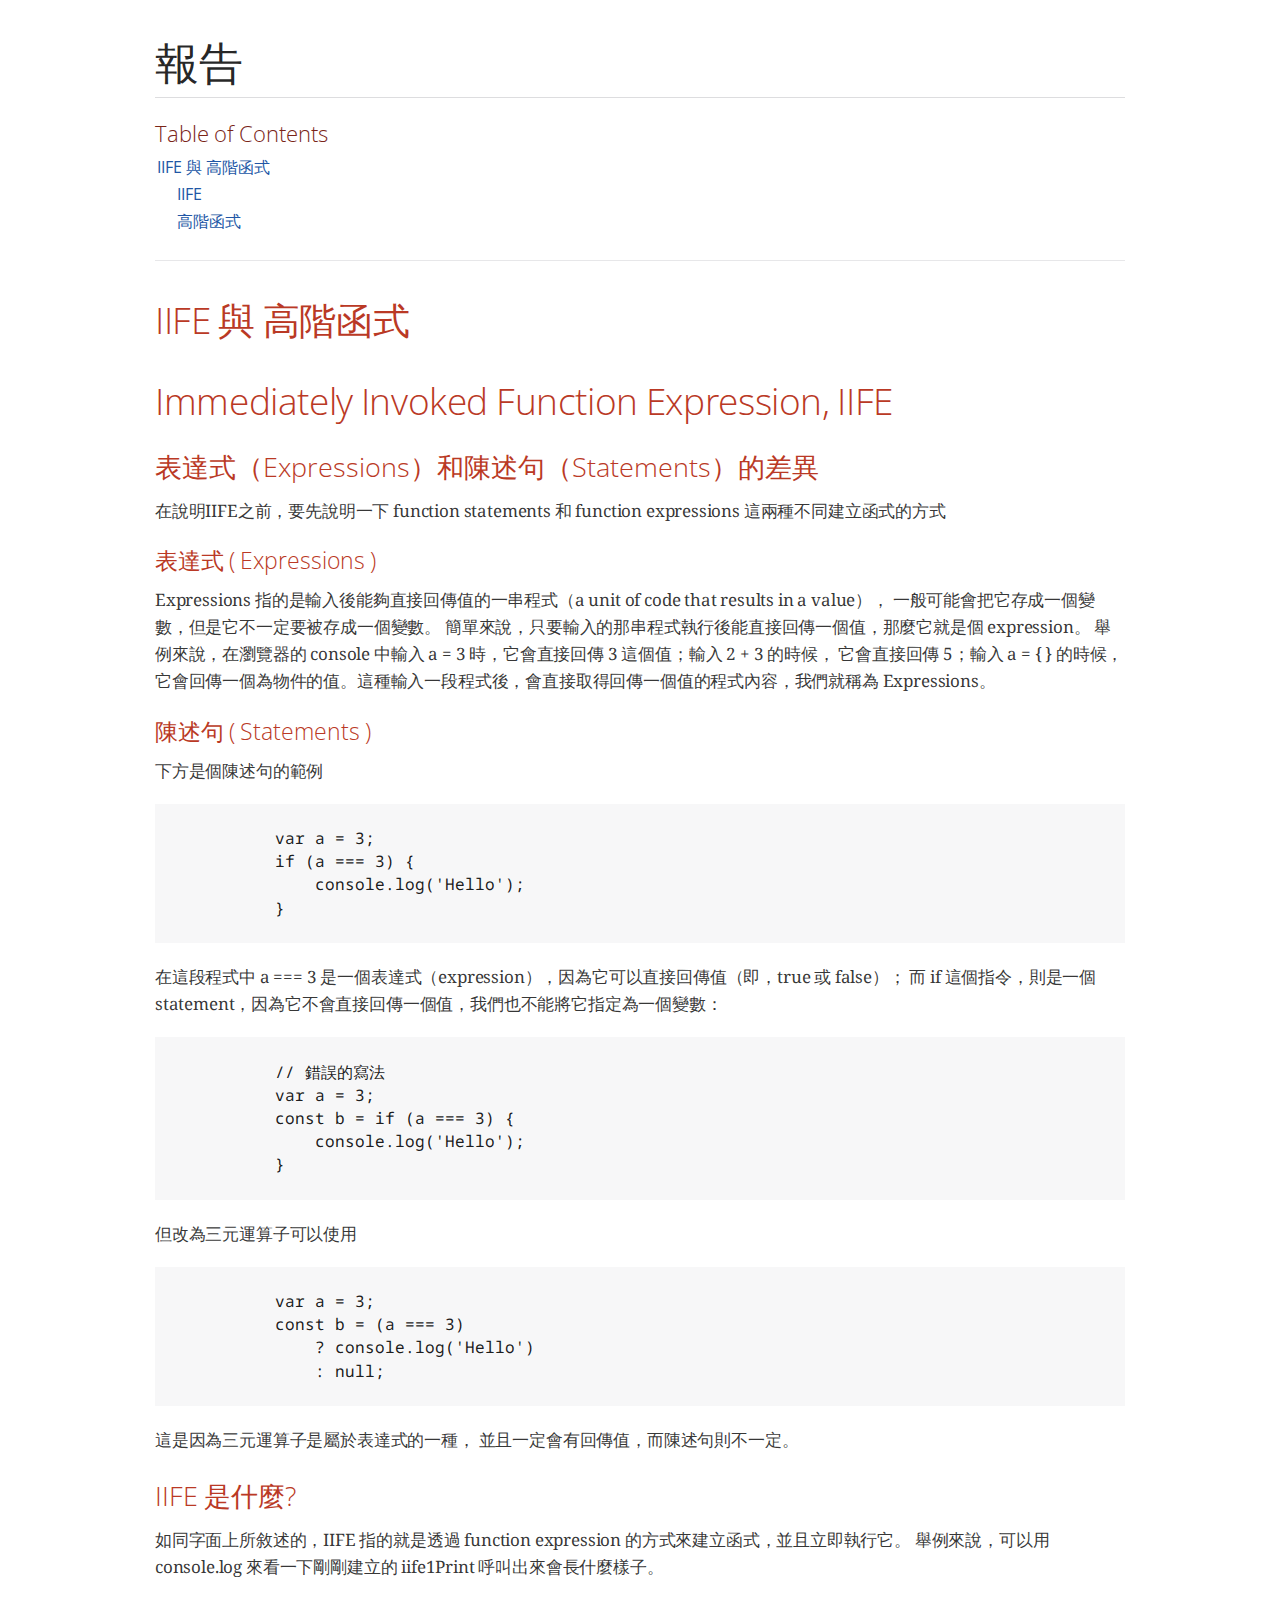
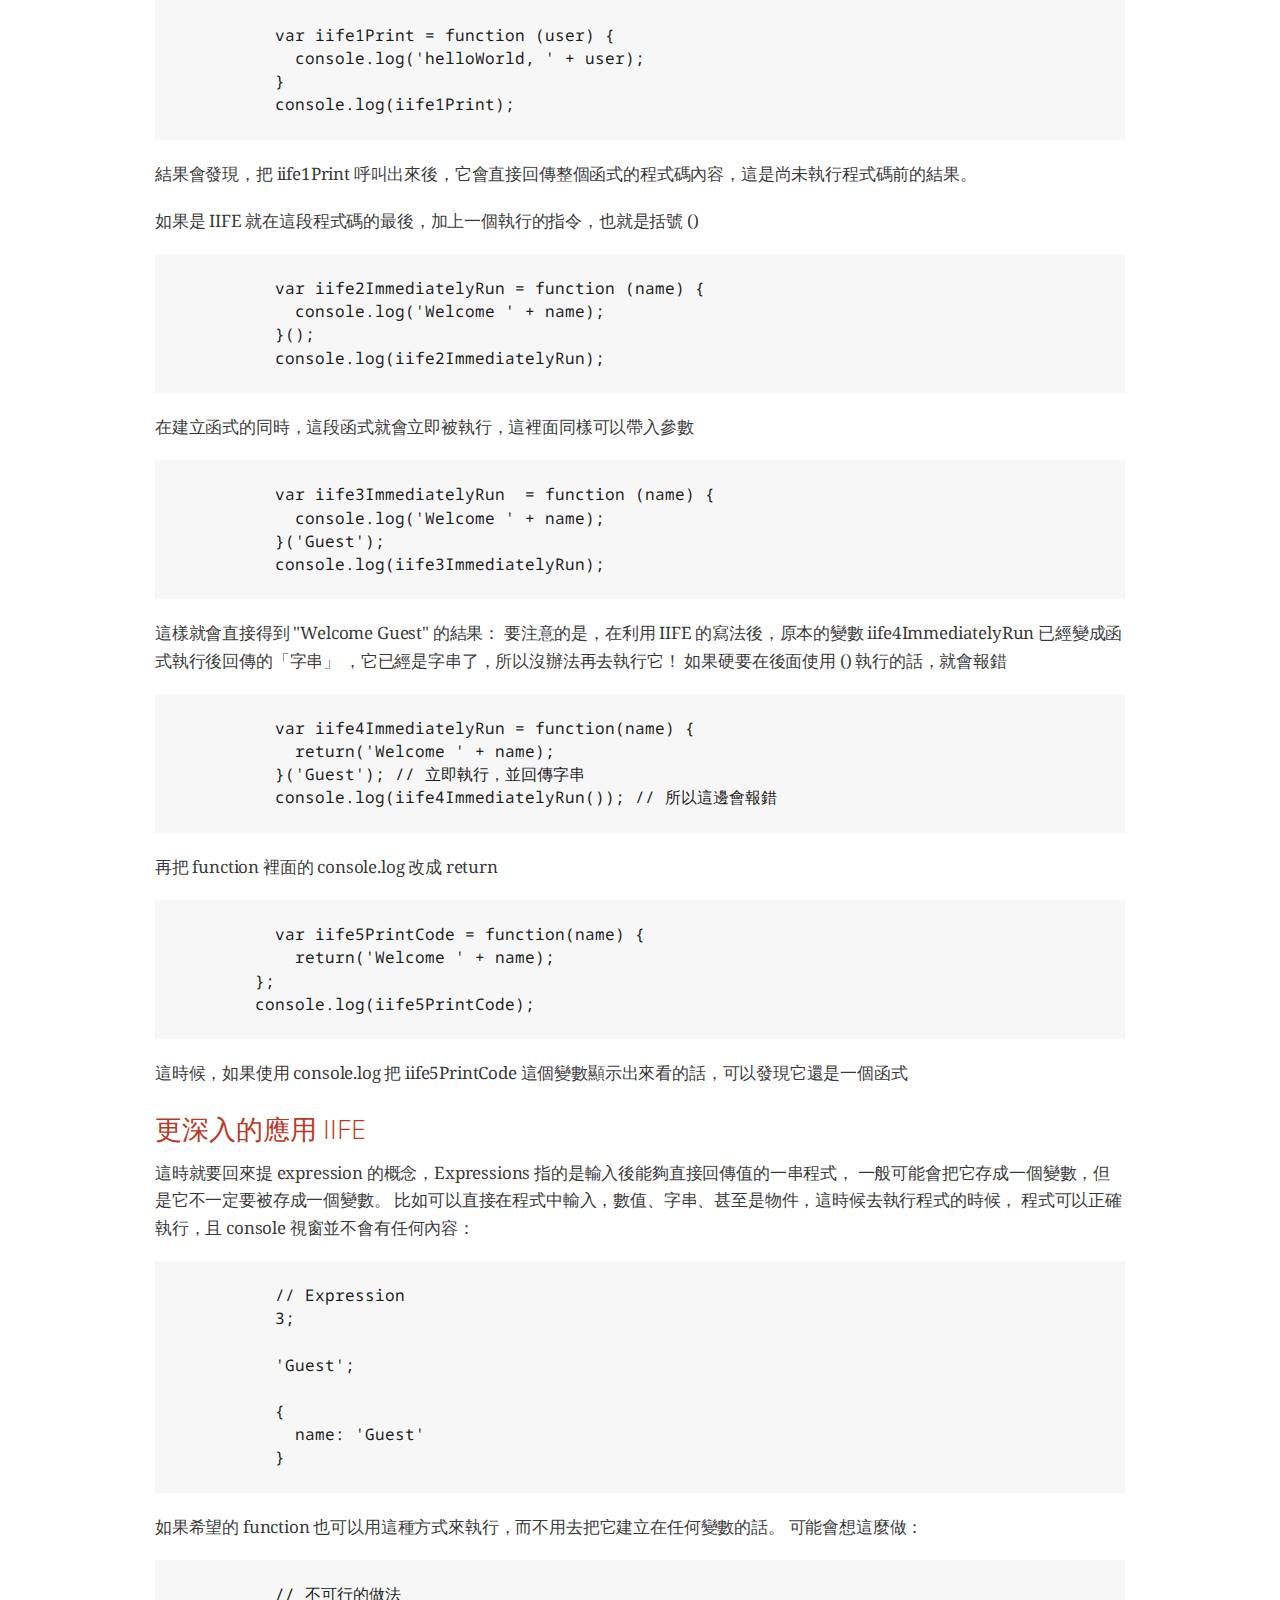
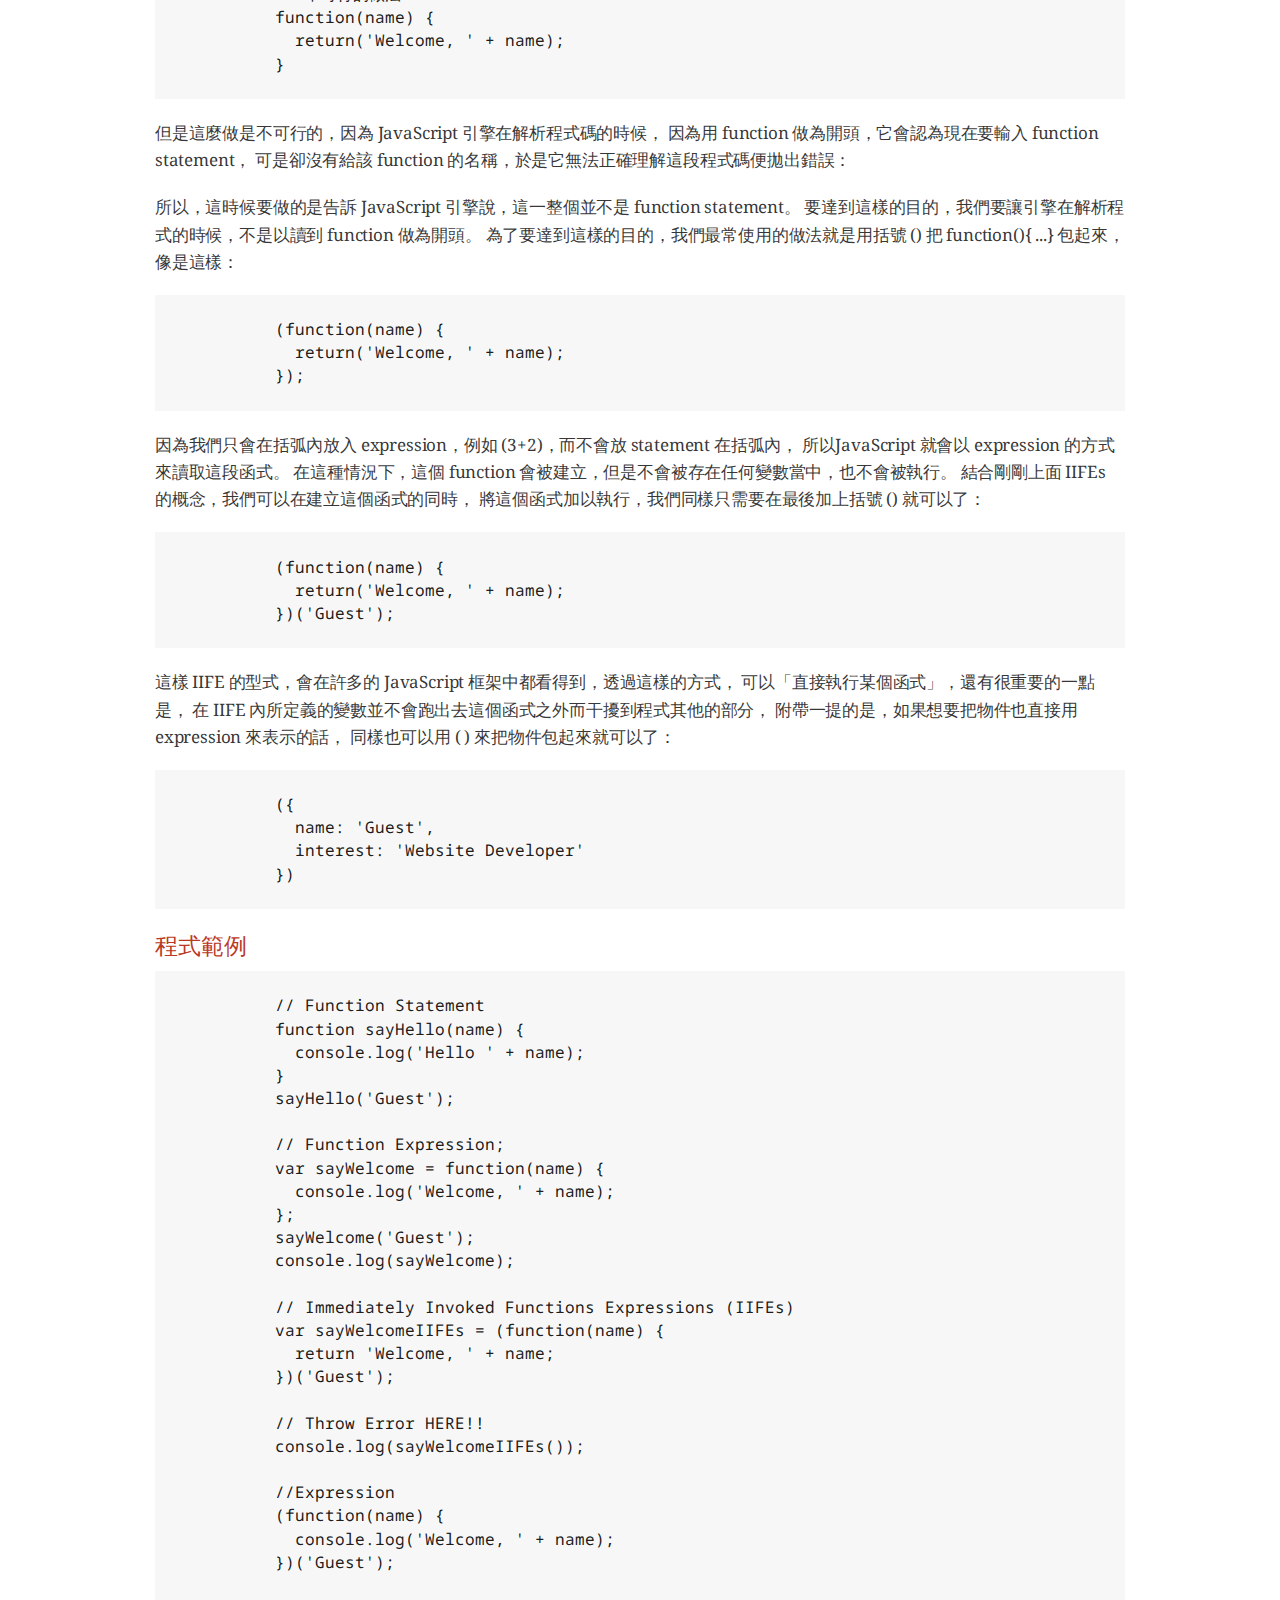
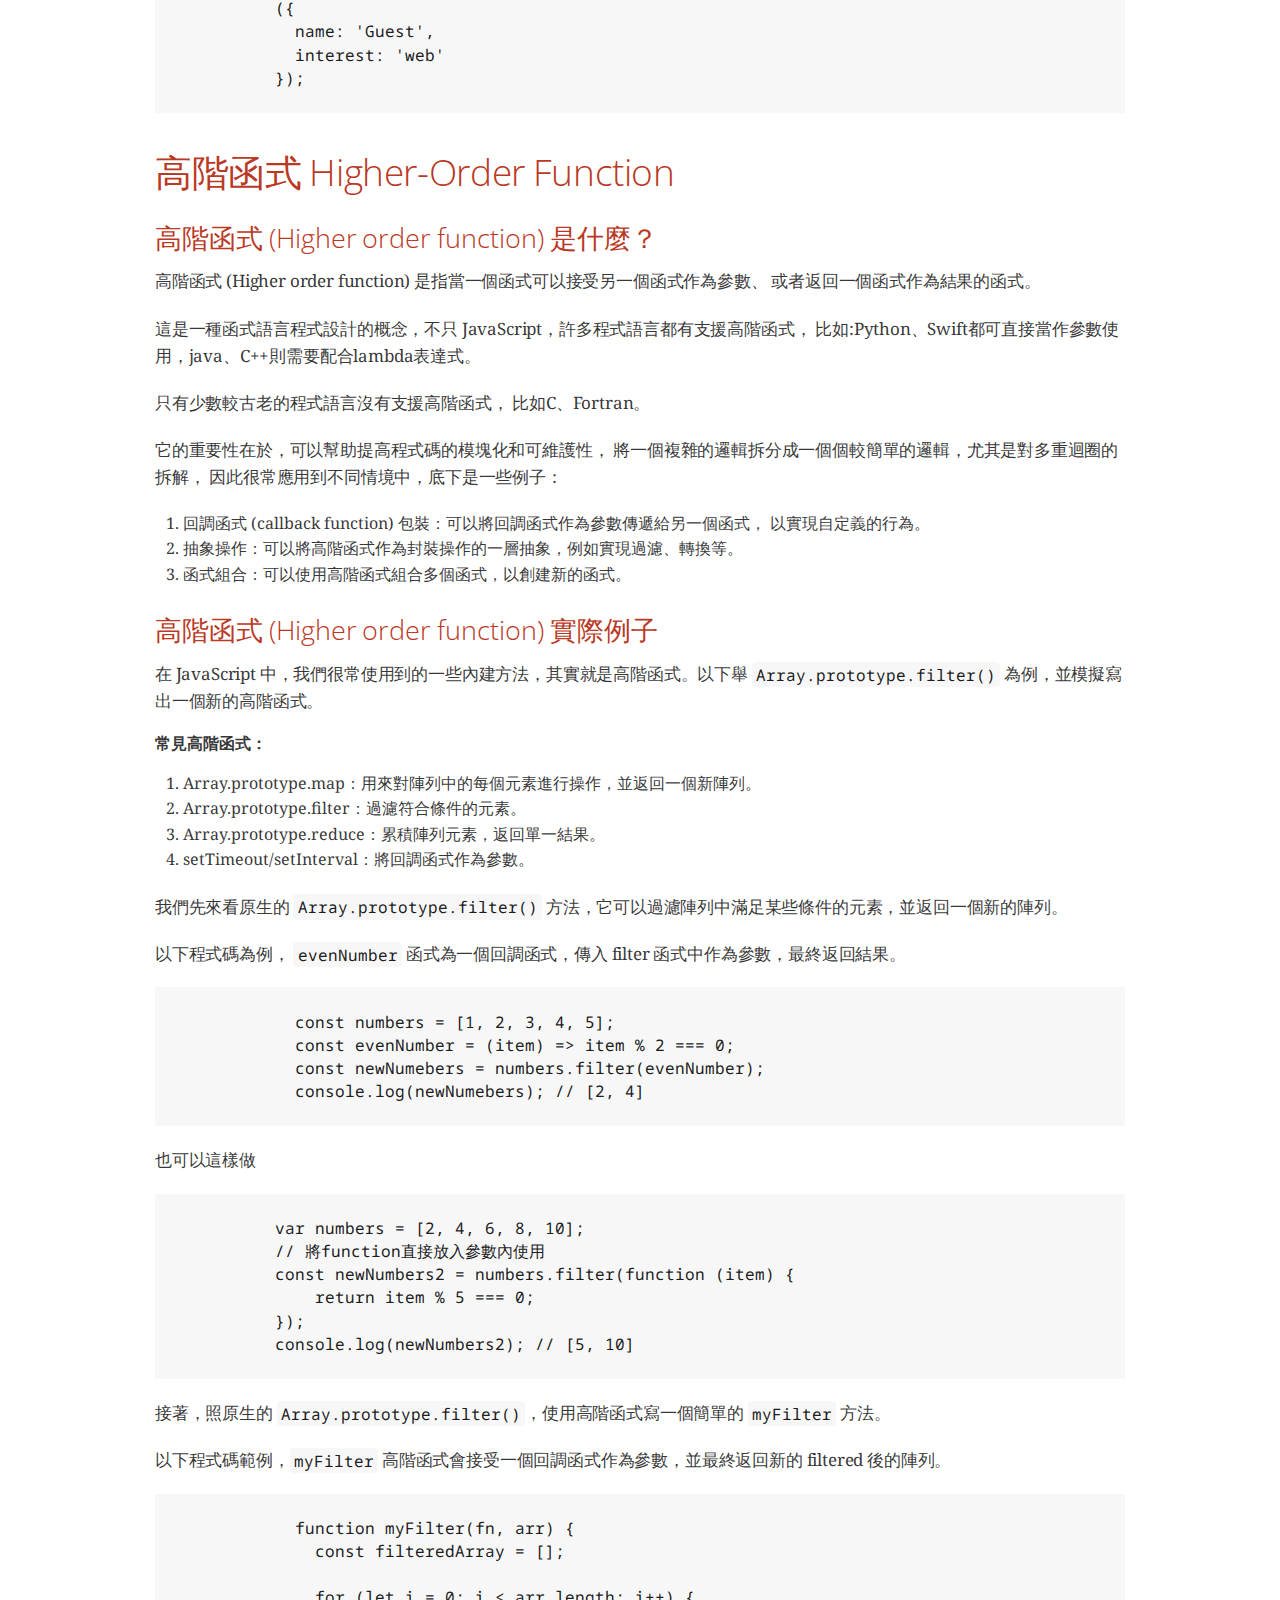
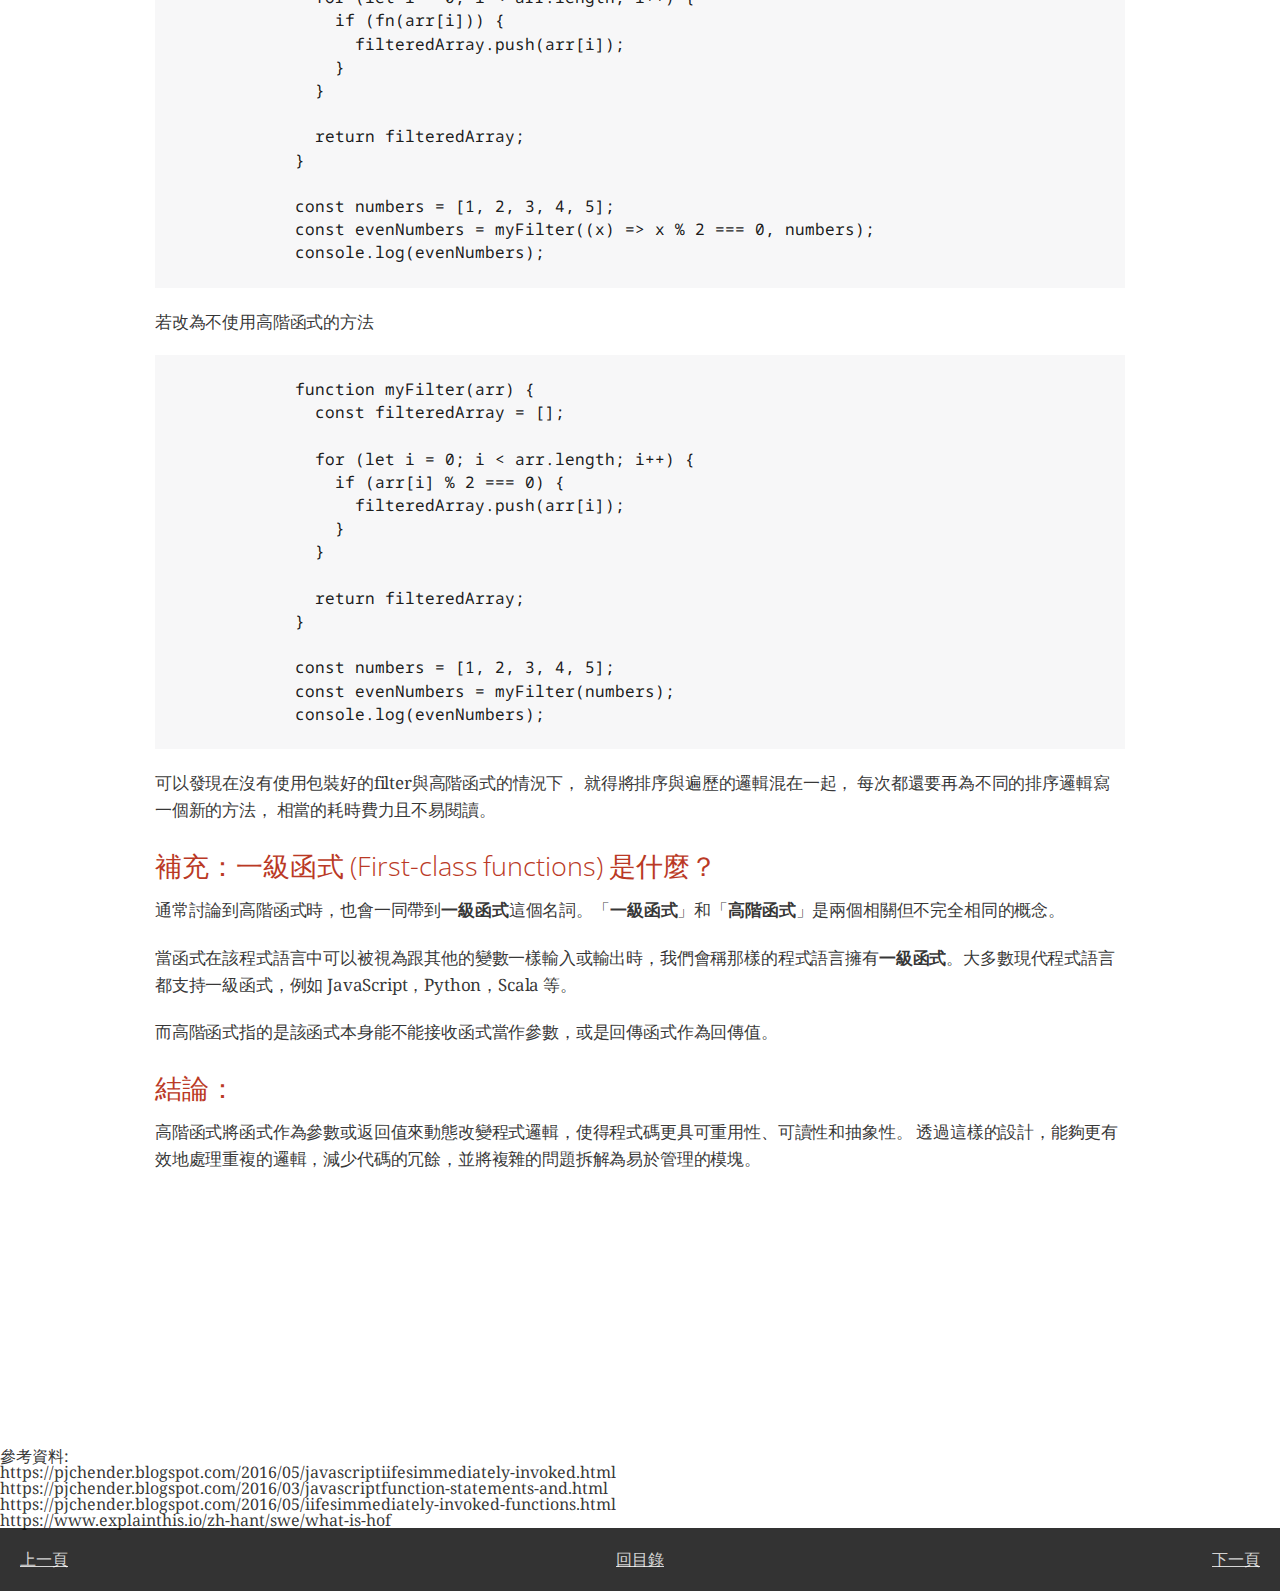
==== commit 67f10b77: "Merge pull request #12 from jameschueh/main" ====
--- a/html/function.html
+++ b/html/function.html
@@ -352,7 +352,21 @@
             <code>Array.prototype.filter()</code>
             為例，並模擬寫出一個新的高階函式。
           </p>
-
+            <strong>常見高階函式：</strong></p>
+          <ol> 
+            <li>
+              Array.prototype.map：用來對陣列中的每個元素進行操作，並返回一個新陣列。
+            </li>
+            <li>
+              Array.prototype.filter：過濾符合條件的元素。
+            </li>
+            <li>
+              Array.prototype.reduce：累積陣列元素，返回單一結果。
+            </li>
+            <li>
+              setTimeout/setInterval：將回調函式作為參數。
+            </li>
+          </ol>
           <p>
             我們先來看原生的
             <code>Array.prototype.filter()</code>
@@ -459,6 +473,12 @@
             </p>
             <p>
               而高階函式指的是該函式本身能不能接收函式當作參數，或是回傳函式作為回傳值。
+            </p>
+
+            <h3>結論：</h3>
+            <p>
+              高階函式將函式作為參數或返回值來動態改變程式邏輯，使得程式碼更具可重用性、可讀性和抽象性。
+              透過這樣的設計，能夠更有效地處理重複的邏輯，減少代碼的冗餘，並將複雜的問題拆解為易於管理的模塊。
             </p>
           </div>
         </div>
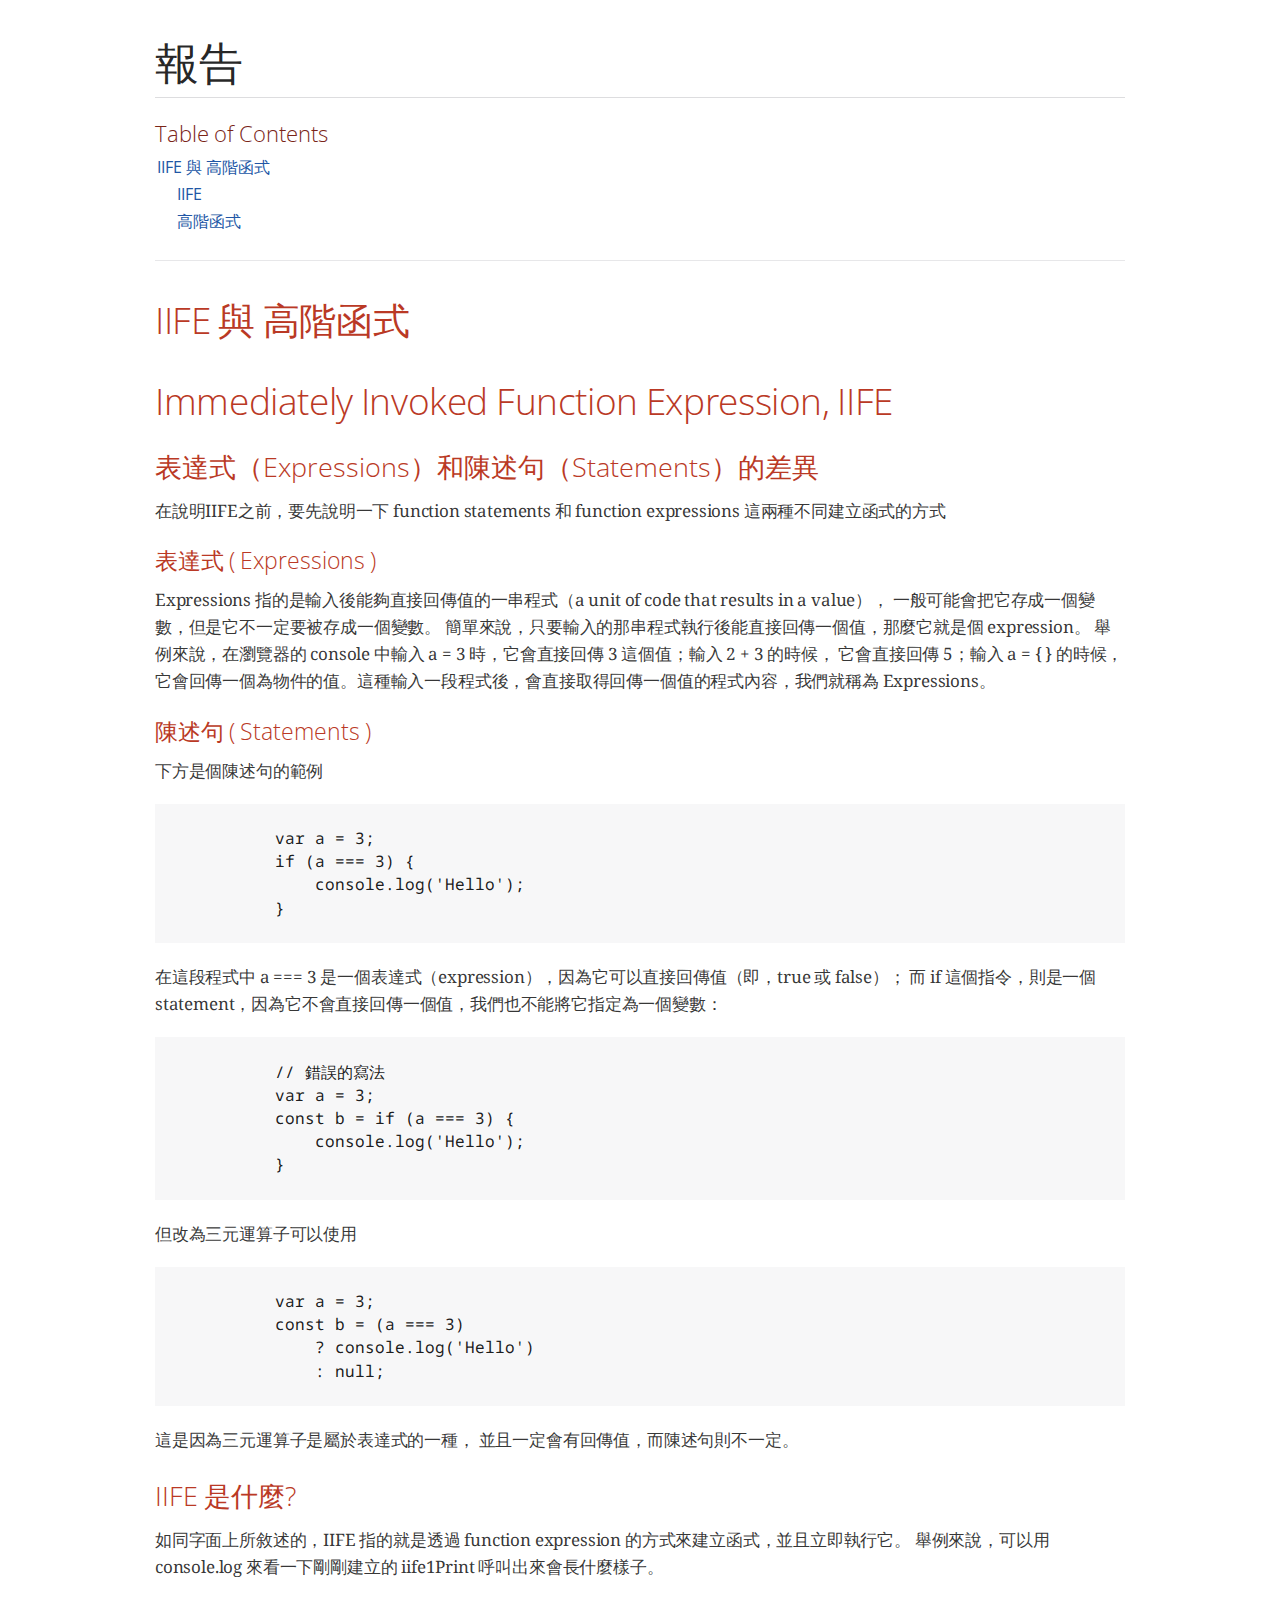
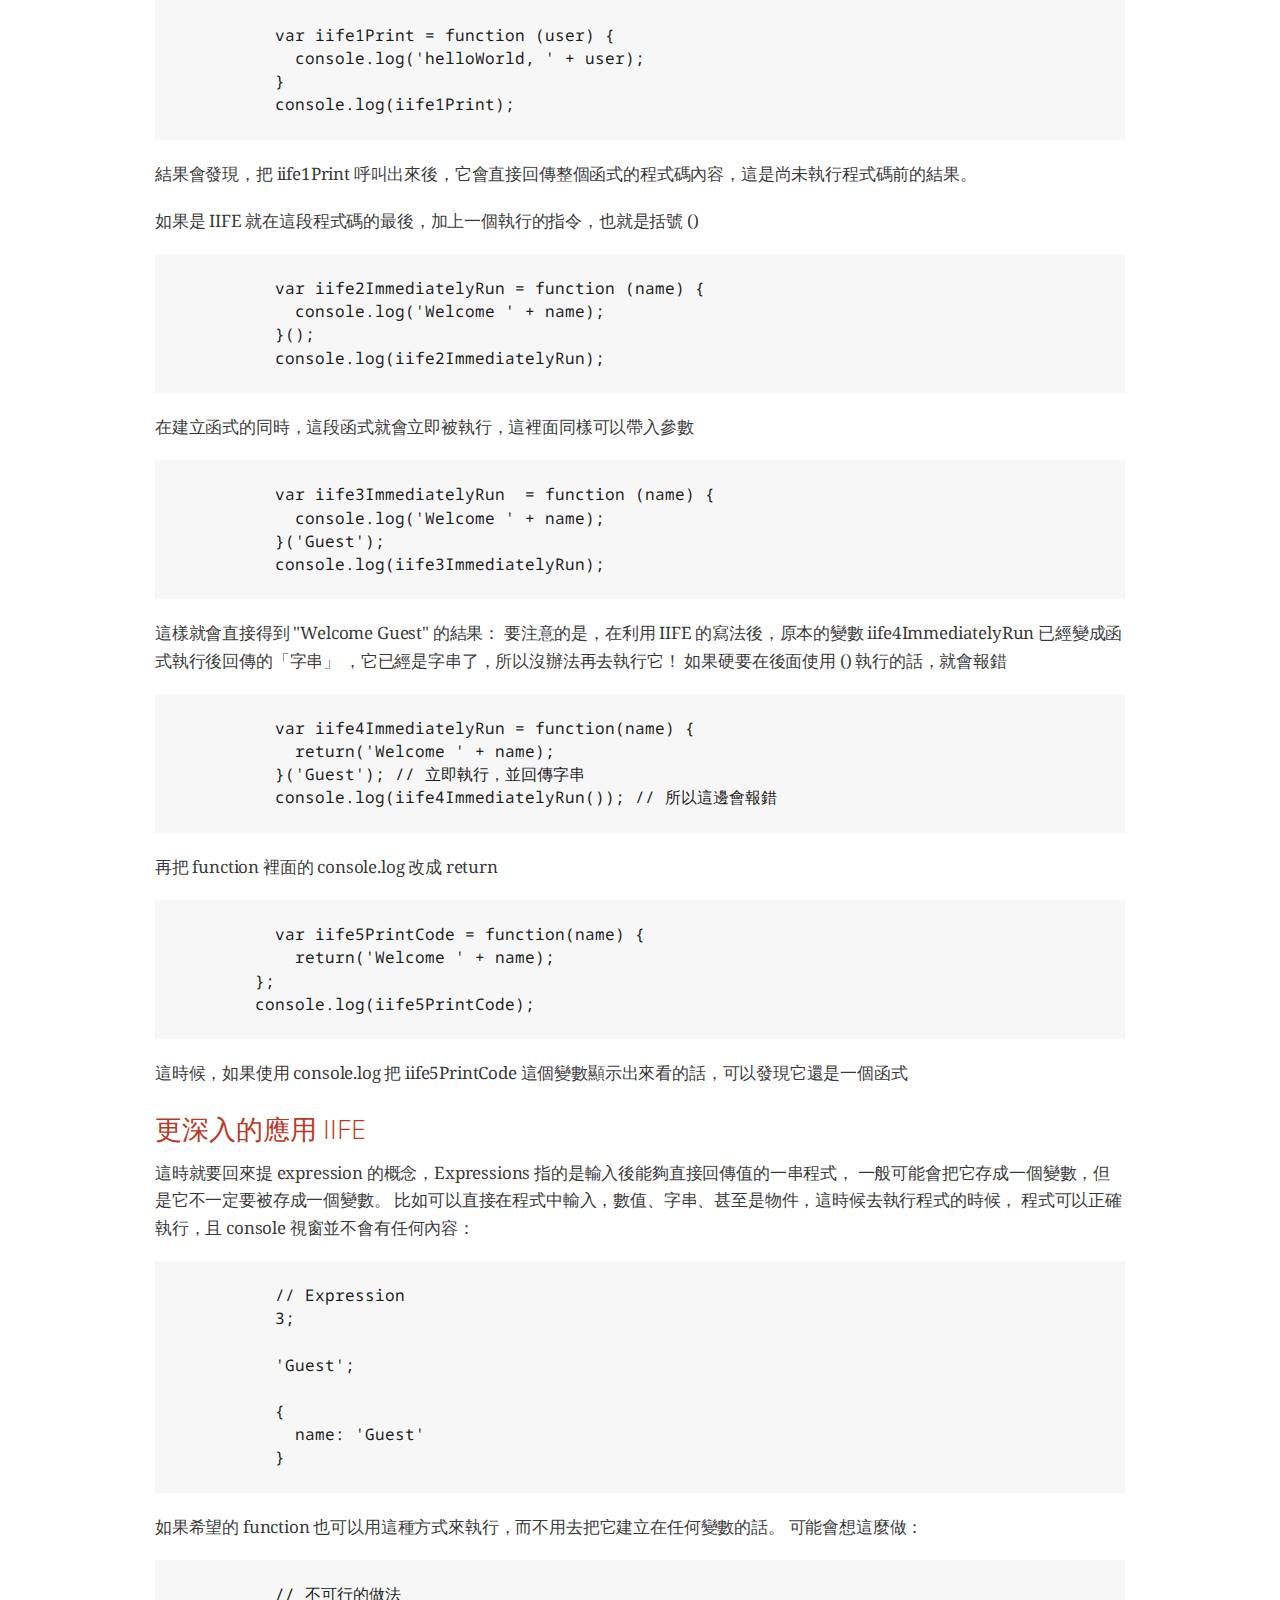
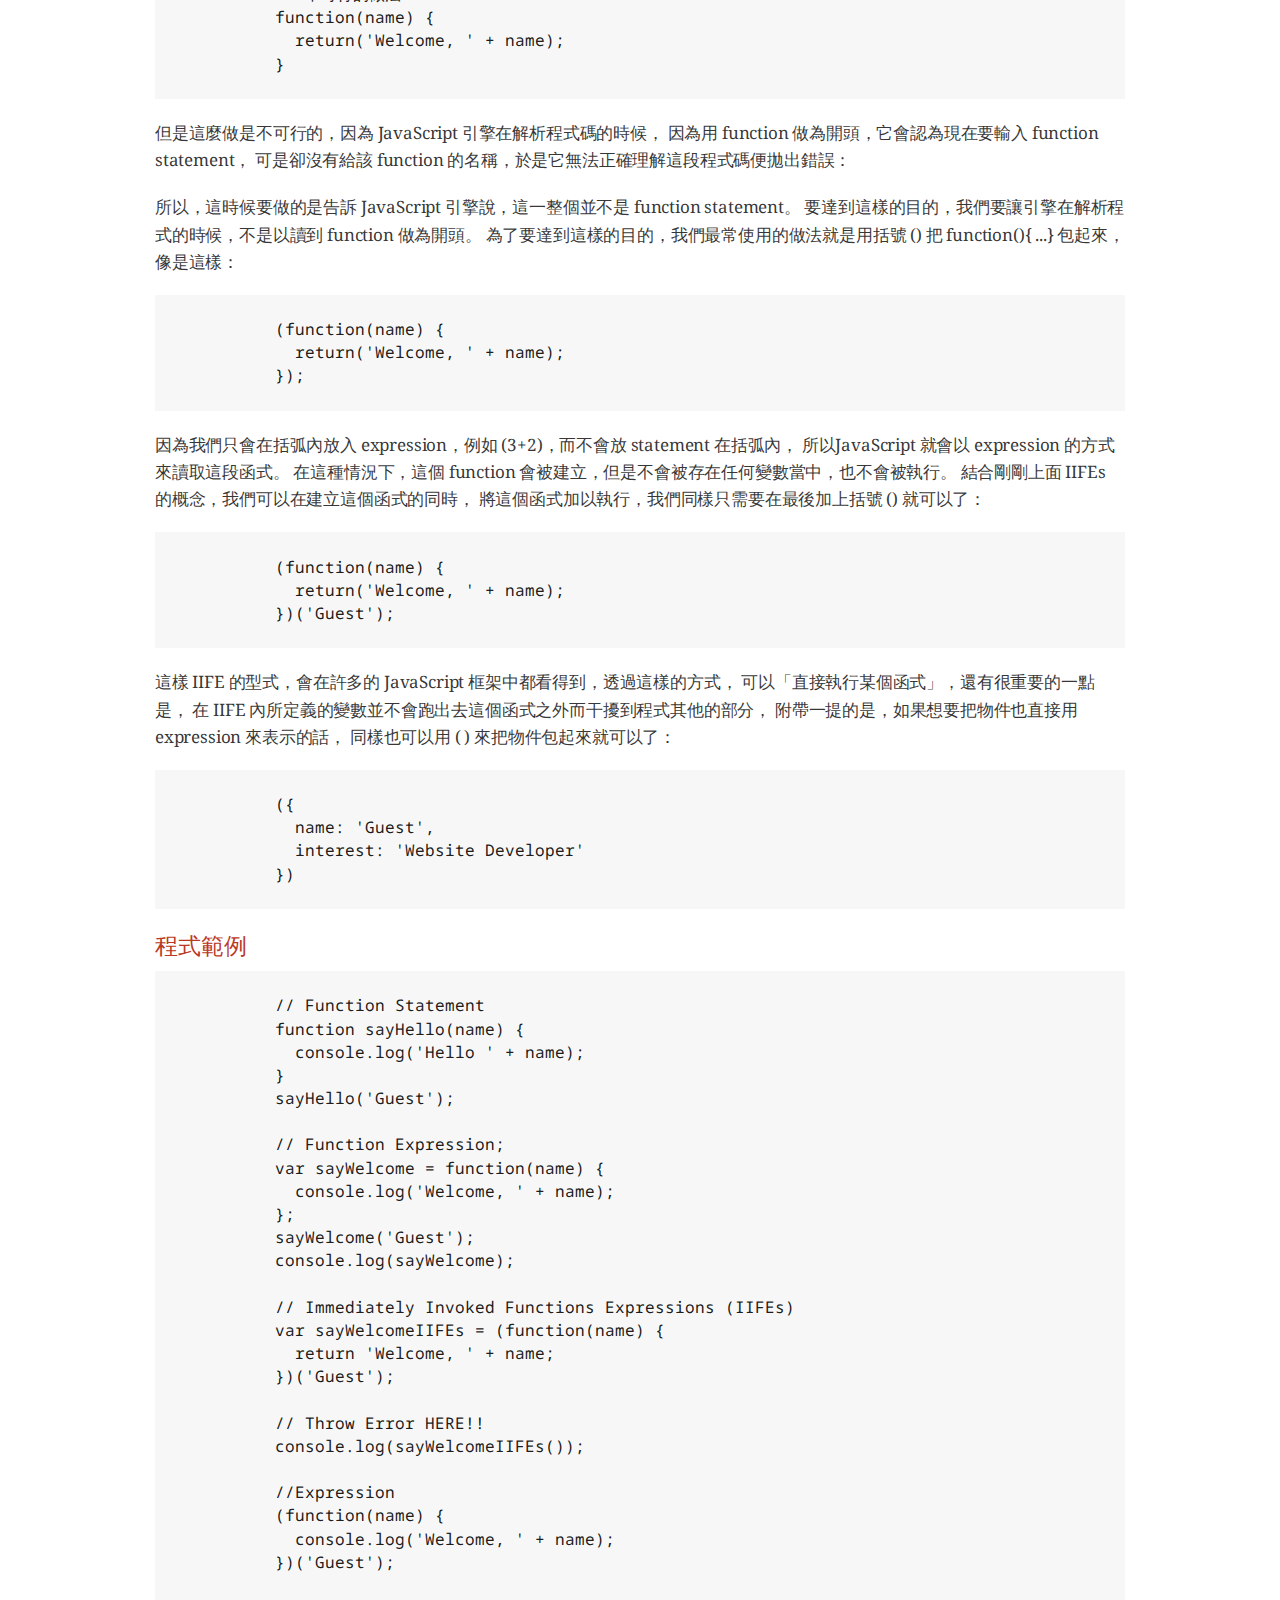
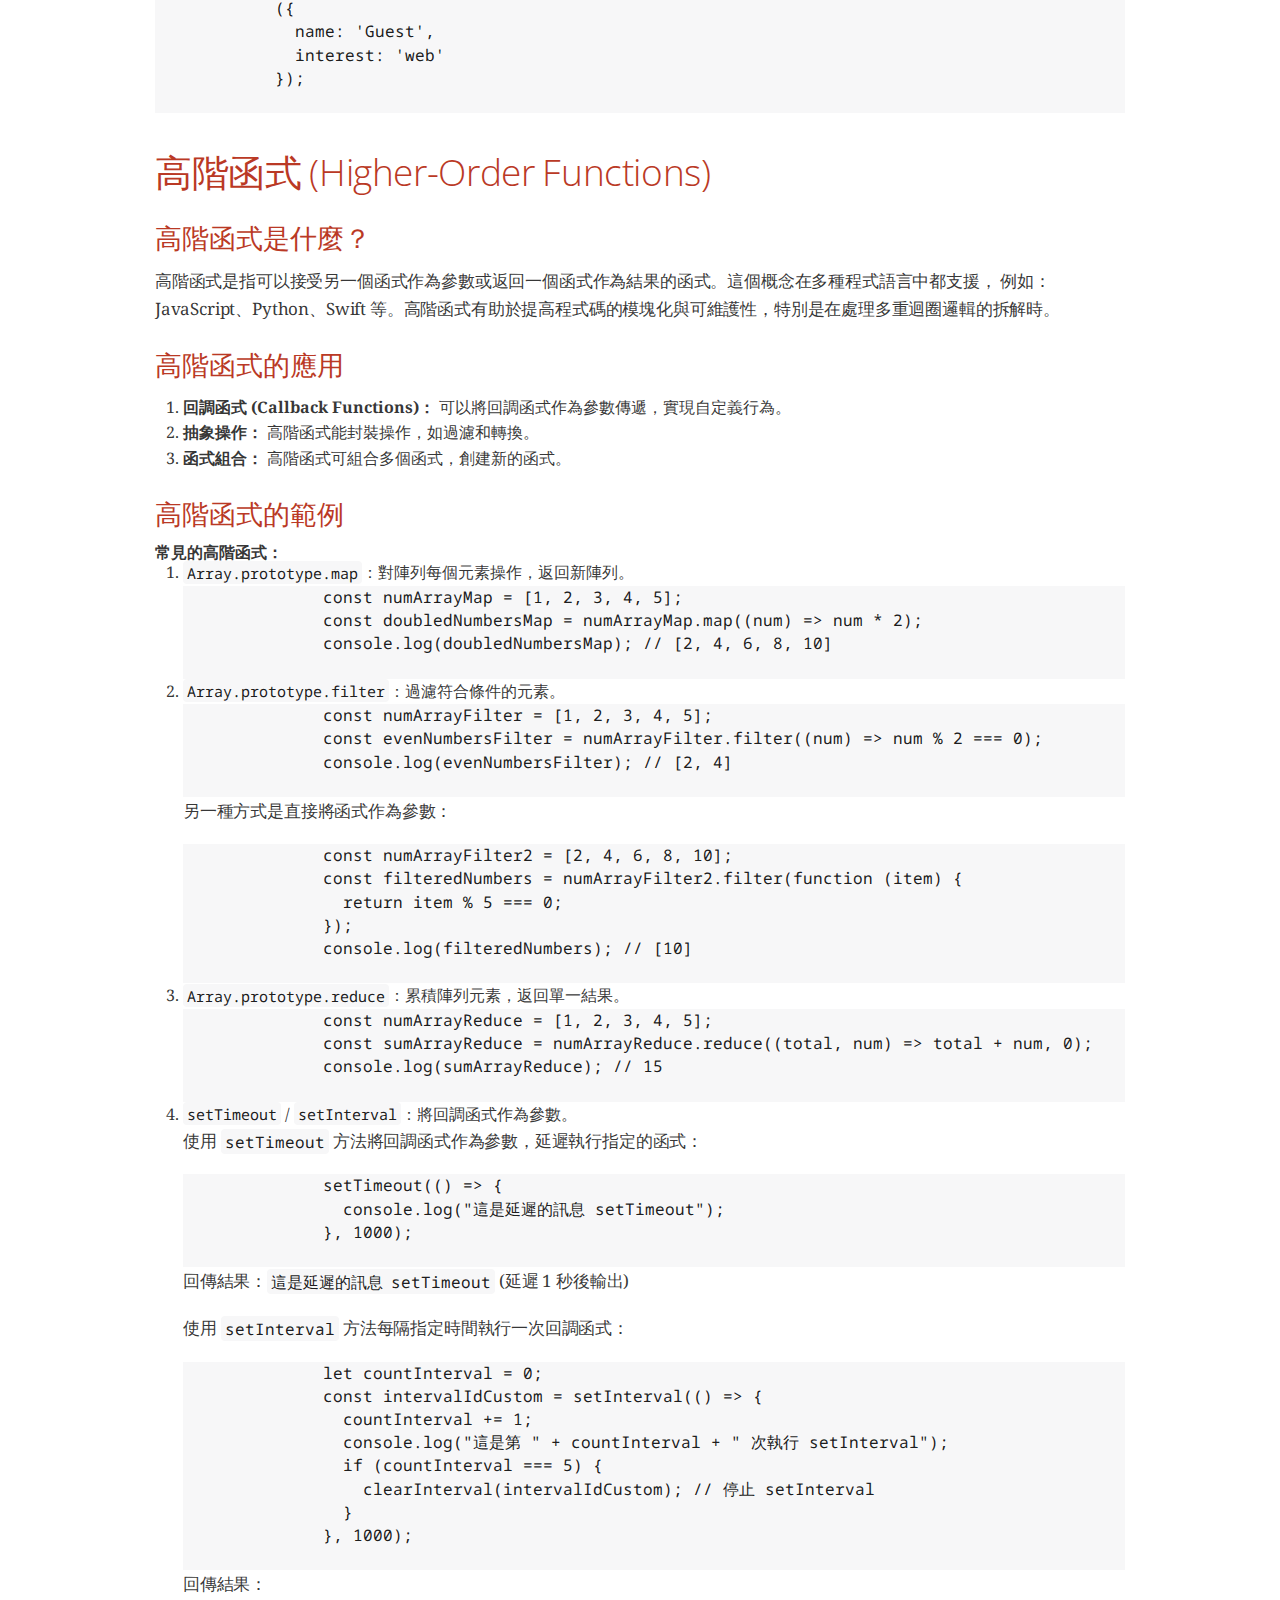
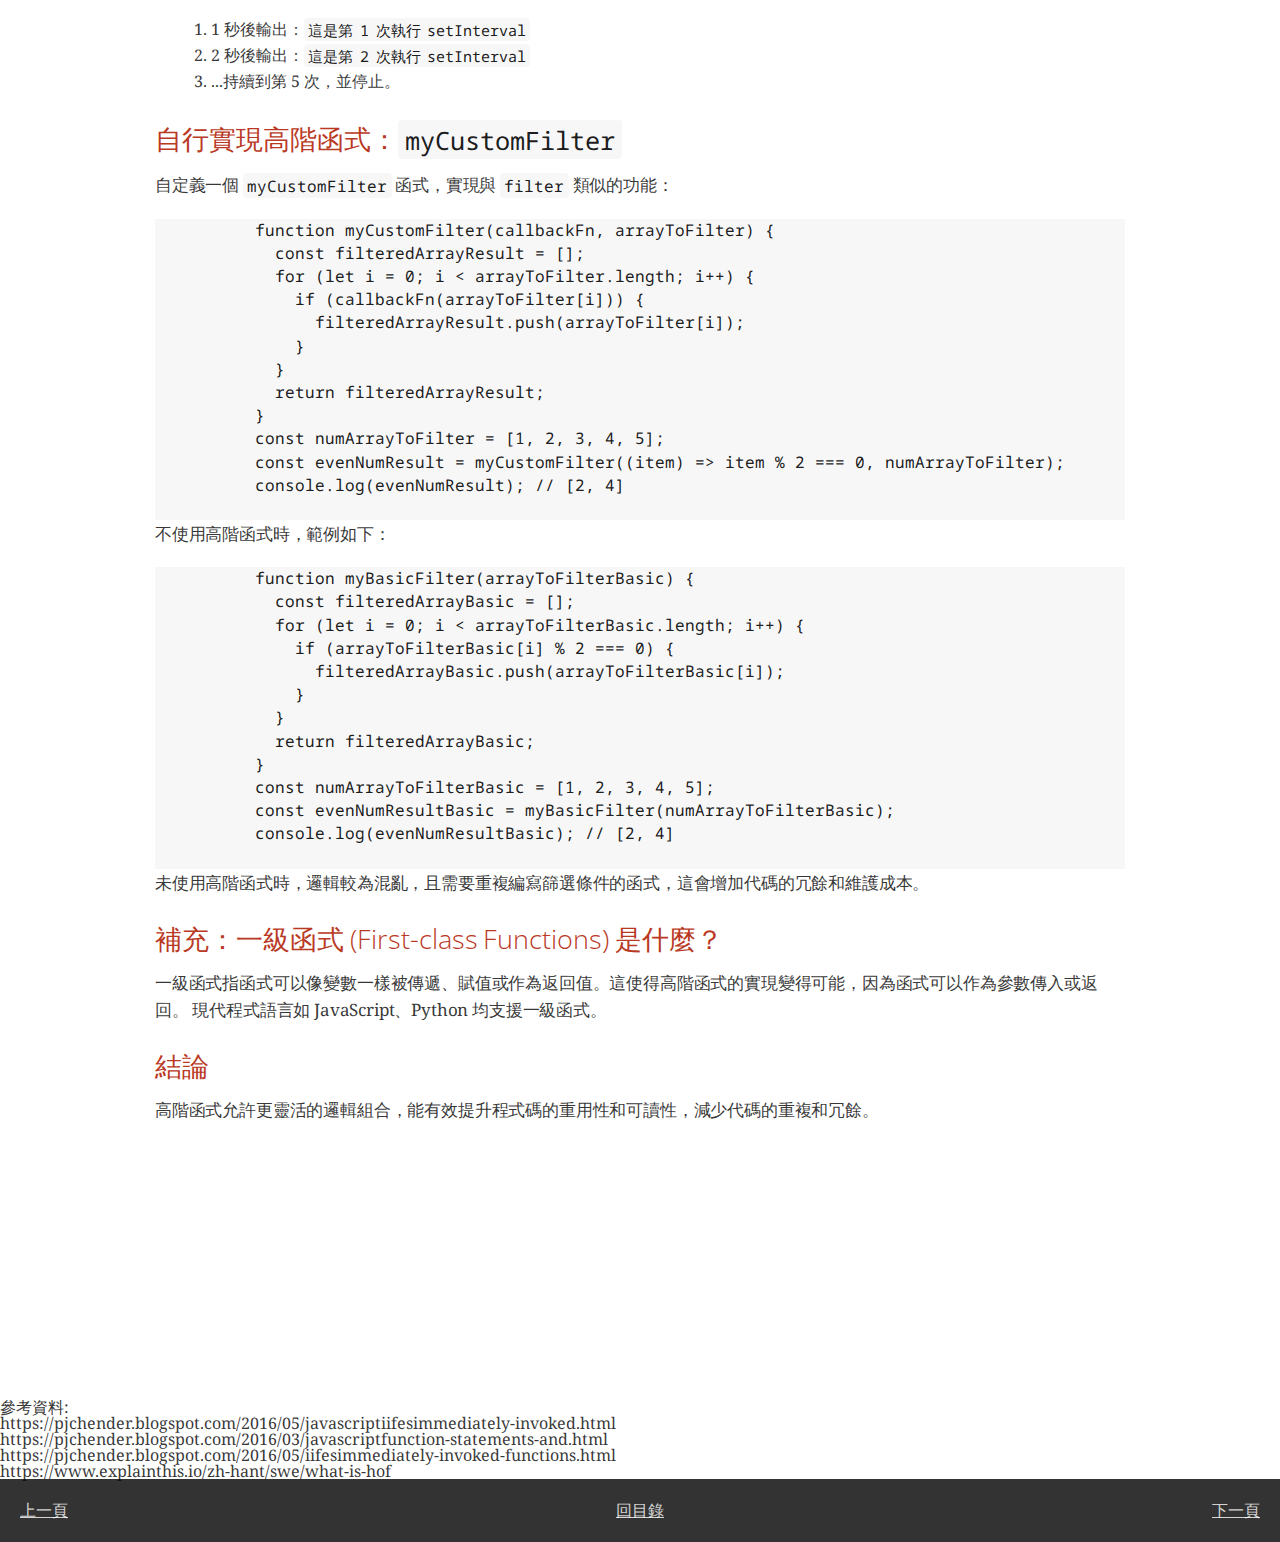
==== commit 6c211589: "Merge pull request #24 from jameschueh/main" ====
--- a/html/function.html
+++ b/html/function.html
@@ -5,7 +5,7 @@
     rel="stylesheet"
     href="https://fonts.googleapis.com/css?family=Open+Sans:300,300italic,400,400italic,600,600italic%7CNoto+Serif:400,400italic,700,700italic%7CDroid+Sans+Mono:400,700"
   />
-  <script src="../js/13/run_pprettify.js"></script>
+  <script src="../js/run_pprettify.js"></script>
   <link rel="stylesheet" href="../css/style.css" />
   <link rel="stylesheet" href="../css/pretty.css" />
 </head>
@@ -314,174 +314,134 @@
         </div>
       </div>
       <div class="_set2">
-        <h2 id="_函式">高階函式 Higher-Order Function</h2>
-        <div class="ulist">
-          <h3>高階函式 (Higher order function) 是什麼？</h3>
-          <p>
-            高階函式 (Higher order function)
-            是指當一個函式可以接受另一個函式作為參數、
-            或者返回一個函式作為結果的函式。
-          </p>
-          <p>
-            這是一種函式語言程式設計的概念，不只
-            JavaScript，許多程式語言都有支援高階函式，
-            比如:Python、Swift都可直接當作參數使用，java、C++則需要配合lambda表達式。
-          </p>
-          <p>只有少數較古老的程式語言沒有支援高階函式，
-            比如C、Fortran。</p>
-          <p>
-            它的重要性在於，可以幫助提高程式碼的模塊化和可維護性，
-            將一個複雜的邏輯拆分成一個個較簡單的邏輯，尤其是對多重迴圈的拆解，
-            因此很常應用到不同情境中，底下是一些例子：
-          </p>
+        <h2 id="_函式">高階函式 (Higher-Order Functions)</h2>
+        
+        <h3>高階函式是什麼？</h3>
+        <p>
+          高階函式是指可以接受另一個函式作為參數或返回一個函式作為結果的函式。這個概念在多種程式語言中都支援，
+          例如：JavaScript、Python、Swift 等。高階函式有助於提高程式碼的模塊化與可維護性，特別是在處理多重迴圈邏輯的拆解時。
+        </p>
+        
+        <h3>高階函式的應用</h3>
+        <ol>
+          <li>
+            <strong>回調函式 (Callback Functions)：</strong> 可以將回調函式作為參數傳遞，實現自定義行為。
+          </li>
+          <li>
+            <strong>抽象操作：</strong> 高階函式能封裝操作，如過濾和轉換。
+          </li>
+          <li>
+            <strong>函式組合：</strong> 高階函式可組合多個函式，創建新的函式。
+          </li>
+        </ol>
+      
+        <h3>高階函式的範例</h3>
+        
+        <strong>常見的高階函式：</strong>
+        <ol>
+          <li><code>Array.prototype.map</code>：對陣列每個元素操作，返回新陣列。</li>
+            <pre class="prettyprint">
+              const numArrayMap = [1, 2, 3, 4, 5];
+              const doubledNumbersMap = numArrayMap.map((num) => num * 2);
+              console.log(doubledNumbersMap); // [2, 4, 6, 8, 10]
+            </pre>
+          <li><code>Array.prototype.filter</code>：過濾符合條件的元素。</li>
+            <pre class="prettyprint">
+              const numArrayFilter = [1, 2, 3, 4, 5];
+              const evenNumbersFilter = numArrayFilter.filter((num) => num % 2 === 0);
+              console.log(evenNumbersFilter); // [2, 4]
+            </pre>          
+        
+            <p>另一種方式是直接將函式作為參數：</p>
+            <pre class="prettyprint">
+              const numArrayFilter2 = [2, 4, 6, 8, 10];
+              const filteredNumbers = numArrayFilter2.filter(function (item) {
+                return item % 5 === 0;
+              });
+              console.log(filteredNumbers); // [10]
+            </pre>
+        
+          <li><code>Array.prototype.reduce</code>：累積陣列元素，返回單一結果。</li>
+            <pre class="prettyprint">
+              const numArrayReduce = [1, 2, 3, 4, 5];
+              const sumArrayReduce = numArrayReduce.reduce((total, num) => total + num, 0);
+              console.log(sumArrayReduce); // 15
+            </pre>
+        
+          <li><code>setTimeout</code> / <code>setInterval</code>：將回調函式作為參數。</li>
+        
+          <p>使用 <code>setTimeout</code> 方法將回調函式作為參數，延遲執行指定的函式：</p>
+            <pre class="prettyprint">
+              setTimeout(() => {
+                console.log("這是延遲的訊息 setTimeout");
+              }, 1000);
+            </pre>
+          <p>回傳結果：<code>這是延遲的訊息 setTimeout</code> (延遲 1 秒後輸出)</p>
+        
+          <p>使用 <code>setInterval</code> 方法每隔指定時間執行一次回調函式：</p>
+            <pre class="prettyprint">
+              let countInterval = 0;
+              const intervalIdCustom = setInterval(() => {
+                countInterval += 1;
+                console.log("這是第 " + countInterval + " 次執行 setInterval");
+                if (countInterval === 5) {
+                  clearInterval(intervalIdCustom); // 停止 setInterval
+                }
+              }, 1000);
+            </pre>
+          <p>回傳結果：</p>
           <ol>
-            <li>
-              回調函式 (callback function)
-              包裝：可以將回調函式作為參數傳遞給另一個函式，
-              以實現自定義的行為。
-            </li>
-            <li>
-              抽象操作：可以將高階函式作為封裝操作的一層抽象，例如實現過濾、轉換等。
-            </li>
-            <li>函式組合：可以使用高階函式組合多個函式，以創建新的函式。</li>
+            <li>1 秒後輸出：<code>這是第 1 次執行 setInterval</code></li>
+            <li>2 秒後輸出：<code>這是第 2 次執行 setInterval</code></li>
+            <li>...持續到第 5 次，並停止。</li>
           </ol>
-          <h3>高階函式 (Higher order function) 實際例子</h3>
-          <p>
-            在 JavaScript
-            中，我們很常使用到的一些內建方法，其實就是高階函式。以下舉
-            <code>Array.prototype.filter()</code>
-            為例，並模擬寫出一個新的高階函式。
-          </p>
-            <strong>常見高階函式：</strong></p>
-          <ol> 
-            <li>
-              Array.prototype.map：用來對陣列中的每個元素進行操作，並返回一個新陣列。
-            </li>
-            <li>
-              Array.prototype.filter：過濾符合條件的元素。
-            </li>
-            <li>
-              Array.prototype.reduce：累積陣列元素，返回單一結果。
-            </li>
-            <li>
-              setTimeout/setInterval：將回調函式作為參數。
-            </li>
-          </ol>
-          <p>
-            我們先來看原生的
-            <code>Array.prototype.filter()</code>
-            方法，它可以過濾陣列中滿足某些條件的元素，並返回一個新的陣列。
-          </p>
-          <p>
-            以下程式碼為例， <code>evenNumber</code> 函式為一個回調函式，傳入
-            filter 函式中作為參數，最終返回結果。
-          </p>
-          <pre class="prettyprint">
-
-              const numbers = [1, 2, 3, 4, 5];
-              const evenNumber = (item) => item % 2 === 0;
-              const newNumebers = numbers.filter(evenNumber);
-              console.log(newNumebers); // [2, 4]
-          </pre>
-          <p></p>
-
-          <p>
-            也可以這樣做
-          </p>
-
-          <pre class="prettyprint">
-
-            var numbers = [2, 4, 6, 8, 10];
-            // 將function直接放入參數內使用
-            const newNumbers2 = numbers.filter(function (item) { 
-                return item % 5 === 0;
-            });
-            console.log(newNumbers2); // [5, 10]
-          </pre>
-          <p></p>
-
-          <div
-            class="prose prose-slate max-w-none leading-8 text-slate-800 prose-headings:scroll-mt-28 prose-headings:font-display prose-headings:font-medium lg:prose-headings:scroll-mt-[8.5rem] prose-lead:text-slate-500 prose-a:font-semibold prose-a:no-underline prose-a:shadow-[inset_0_-2px_0_0_var(--tw-prose-background,#fff),inset_0_calc(-1*(var(--tw-prose-underline-size,4px)+2px))_0_0_var(--tw-prose-underline,theme(colors.orange.300))] hover:prose-a:[--tw-prose-underline-size:6px] prose-pre:rounded prose-pre:bg-slate-900 prose-pre:shadow-lg prose-code:mx-0.5 prose-code:rounded prose-code:bg-[#f5f5f5] prose-code:p-1.5 prose-code:text-[#ec4899] prose-code:before:content-[''] prose-code:after:content-[''] prose-strong:text-[#404040]"
-          >
-            <p>
-              接著，照原生的
-              <code>Array.prototype.filter()</code>，使用高階函式寫一個簡單的
-              <code>myFilter</code> 方法。
-            </p>
-            <p>
-              以下程式碼範例，<code>myFilter</code>
-              高階函式會接受一個回調函式作為參數，並最終返回新的 filtered
-              後的陣列。
-            </p>
-            <pre class="prettyprint">
-
-              function myFilter(fn, arr) {
-                const filteredArray = [];
-              
-                for (let i = 0; i &lt; arr.length; i++) {
-                  if (fn(arr[i])) {
-                    filteredArray.push(arr[i]);
-                  }
-                }
-              
-                return filteredArray;
+        </ol>        
+
+        <h3>自行實現高階函式：<code>myCustomFilter</code></h3>
+        <p>自定義一個 <code>myCustomFilter</code> 函式，實現與 <code>filter</code> 類似的功能：</p>
+        
+        <pre class="prettyprint">
+          function myCustomFilter(callbackFn, arrayToFilter) {
+            const filteredArrayResult = [];
+            for (let i = 0; i < arrayToFilter.length; i++) {
+              if (callbackFn(arrayToFilter[i])) {
+                filteredArrayResult.push(arrayToFilter[i]);
               }
-              
-              const numbers = [1, 2, 3, 4, 5];
-              const evenNumbers = myFilter((x) => x % 2 === 0, numbers);
-              console.log(evenNumbers);
-            </pre>
-            <p></p>
-
-            <p>
-              若改為不使用高階函式的方法
-            </p>
-            <pre class="prettyprint">
-
-              function myFilter(arr) {
-                const filteredArray = [];
-              
-                for (let i = 0; i &lt; arr.length; i++) {
-                  if (arr[i] % 2 === 0) {
-                    filteredArray.push(arr[i]);
-                  }
-                }
-              
-                return filteredArray;
+            }
+            return filteredArrayResult;
+          }
+          const numArrayToFilter = [1, 2, 3, 4, 5];
+          const evenNumResult = myCustomFilter((item) => item % 2 === 0, numArrayToFilter);
+          console.log(evenNumResult); // [2, 4]
+        </pre>
+        
+        <p>不使用高階函式時，範例如下：</p>
+        
+        <pre class="prettyprint">
+          function myBasicFilter(arrayToFilterBasic) {
+            const filteredArrayBasic = [];
+            for (let i = 0; i < arrayToFilterBasic.length; i++) {
+              if (arrayToFilterBasic[i] % 2 === 0) {
+                filteredArrayBasic.push(arrayToFilterBasic[i]);
               }
-              
-              const numbers = [1, 2, 3, 4, 5];
-              const evenNumbers = myFilter(numbers);
-              console.log(evenNumbers);
-            </pre>
-            <p></p>
-
-            <p>
-              可以發現在沒有使用包裝好的filter與高階函式的情況下，
-              就得將排序與遍歷的邏輯混在一起，
-              每次都還要再為不同的排序邏輯寫一個新的方法，
-              相當的耗時費力且不易閱讀。
-            </p>
-
-            <h3>補充：一級函式 (First-class functions) 是什麼？</h3>
-            <p>
-              通常討論到高階函式時，也會一同帶到<strong>一級函式</strong>這個名詞。「<strong>一級函式</strong>」和「<strong>高階函式</strong>」是兩個相關但不完全相同的概念。
-            </p>
-            <p>
-              當函式在該程式語言中可以被視為跟其他的變數一樣輸入或輸出時，我們會稱那樣的程式語言擁有<strong>一級函式</strong>。大多數現代程式語言都支持一級函式，例如
-              JavaScript，Python，Scala 等。
-            </p>
-            <p>
-              而高階函式指的是該函式本身能不能接收函式當作參數，或是回傳函式作為回傳值。
-            </p>
-
-            <h3>結論：</h3>
-            <p>
-              高階函式將函式作為參數或返回值來動態改變程式邏輯，使得程式碼更具可重用性、可讀性和抽象性。
-              透過這樣的設計，能夠更有效地處理重複的邏輯，減少代碼的冗餘，並將複雜的問題拆解為易於管理的模塊。
-            </p>
-          </div>
-        </div>
+            }
+            return filteredArrayBasic;
+          }
+          const numArrayToFilterBasic = [1, 2, 3, 4, 5];
+          const evenNumResultBasic = myBasicFilter(numArrayToFilterBasic);
+          console.log(evenNumResultBasic); // [2, 4]
+        </pre>        
+      
+        <p>未使用高階函式時，邏輯較為混亂，且需要重複編寫篩選條件的函式，這會增加代碼的冗餘和維護成本。</p>
+      
+        <h3>補充：一級函式 (First-class Functions) 是什麼？</h3>
+        <p>
+          一級函式指函式可以像變數一樣被傳遞、賦值或作為返回值。這使得高階函式的實現變得可能，因為函式可以作為參數傳入或返回。
+          現代程式語言如 JavaScript、Python 均支援一級函式。
+        </p>
+      
+        <h3>結論</h3>
+        <p>高階函式允許更靈活的邏輯組合，能有效提升程式碼的重用性和可讀性，減少代碼的重複和冗餘。</p>
       </div>
     </div>
     <div class="sect1"></div>
